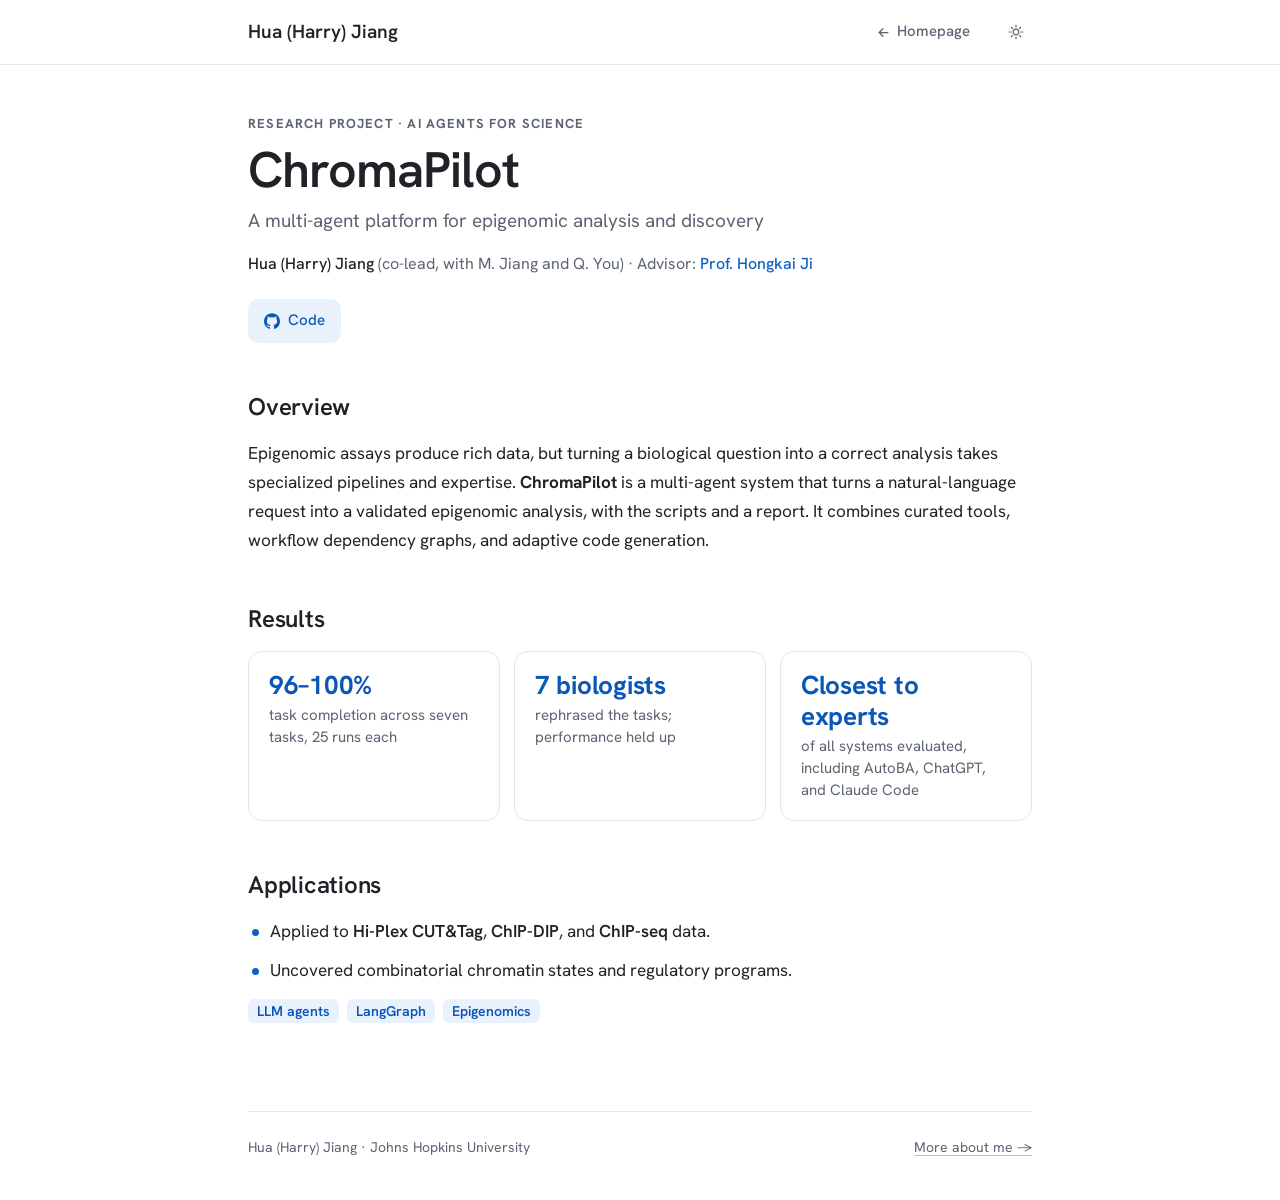
==== chromapilot/index.html @ 241a4b74 "Add unlisted project pages for SampleDisco, RESONATE, ChromaPilot Stable URLs for CV links; noindex " ====
<!DOCTYPE html>
<html lang="en">
<head>
<meta charset="UTF-8" />
<meta name="viewport" content="width=device-width, initial-scale=1.0" />
<title>ChromaPilot | Hua (Harry) Jiang</title>
<meta name="description" content="ChromaPilot turns natural-language requests into validated epigenomic analyses, scripts, and reports." />
<!-- Unlisted project page: reachable by link (e.g. from the CV), kept out of search results.
     When the paper or preprint is out, replace this file with a redirect page pointing to it; keep this URL alive. -->
<meta name="robots" content="noindex" />
<link rel="canonical" href="https://j041120h.github.io/chromapilot/" />
<meta property="og:type" content="website" />
<meta property="og:title" content="ChromaPilot: A multi-agent platform for epigenomic analysis and discovery" />
<meta property="og:description" content="ChromaPilot turns natural-language requests into validated epigenomic analyses, scripts, and reports." />
<meta property="og:url" content="https://j041120h.github.io/chromapilot/" />
<meta property="og:image" content="https://j041120h.github.io/assets/profile.jpg" />
<link rel="icon" href="data:image/svg+xml,%3Csvg xmlns='http://www.w3.org/2000/svg' viewBox='0 0 100 100'%3E%3Crect width='100' height='100' rx='20' fill='%230a4a7a'/%3E%3Ctext x='50' y='67' font-family='Helvetica,Arial,sans-serif' font-size='42' font-weight='600' fill='%23ffffff' text-anchor='middle'%3EHJ%3C/text%3E%3C/svg%3E" />
<script>
(function(){var t='light';try{var s=localStorage.getItem('theme');t=s||(window.matchMedia&&matchMedia('(prefers-color-scheme: dark)').matches?'dark':'light');}catch(e){}
document.documentElement.setAttribute('data-theme',t);})();
</script>
<link rel="preconnect" href="https://fonts.googleapis.com">
<link rel="preconnect" href="https://fonts.gstatic.com" crossorigin>
<link href="https://fonts.googleapis.com/css2?family=Hanken+Grotesk:wght@400;500;600;700&display=swap" rel="stylesheet">
<link rel="stylesheet" href="/assets/project.css?v=1">
</head>
<body>
<header class="topbar"><div class="bar">
  <a class="brand" href="/">Hua (Harry) Jiang</a>
  <a class="home-link" href="/"><svg viewBox="0 0 24 24" fill="none" stroke="currentColor" stroke-width="2" stroke-linecap="round" stroke-linejoin="round" aria-hidden="true"><path d="M19 12H5M11 6l-6 6 6 6"/></svg>Homepage</a>
  <button class="theme-btn" id="theme" type="button" aria-label="Toggle color theme" aria-pressed="false"><svg class="icon-sun" viewBox="0 0 24 24" fill="none" stroke="currentColor" stroke-width="1.8" stroke-linecap="round" aria-hidden="true"><circle cx="12" cy="12" r="4.2"/><path d="M12 2v2.4M12 19.6V22M2 12h2.4M19.6 12H22M4.9 4.9l1.7 1.7M17.4 17.4l1.7 1.7M19.1 4.9l-1.7 1.7M6.6 17.4l-1.7 1.7"/></svg><svg class="icon-moon" viewBox="0 0 24 24" fill="none" stroke="currentColor" stroke-width="1.8" stroke-linejoin="round" aria-hidden="true"><path d="M20 14.4A8 8 0 0 1 9.6 4 7 7 0 1 0 20 14.4Z"/></svg></button>
</div></header>

<main>
  <div class="eyebrow">Research project · AI agents for science</div>
  <h1>ChromaPilot</h1>
  <p class="subtitle">A multi-agent platform for epigenomic analysis and discovery</p>
  <p class="people"><strong><a href="/" style="color:inherit">Hua (Harry) Jiang</a></strong> (co-lead, with M. Jiang and Q. You) · Advisor: <a href="https://publichealth.jhu.edu/faculty/1943/hongkai-ji" target="_blank" rel="noopener noreferrer">Prof. Hongkai Ji</a></p>
  <nav class="links" aria-label="Project links"><a class="primary" href="https://github.com/J041120h/ChromaPilot" target="_blank" rel="noopener noreferrer"><svg viewBox="0 0 24 24" fill="currentColor" aria-hidden="true"><path d="M12 .5C5.37.5 0 5.87 0 12.5c0 5.3 3.44 9.8 8.2 11.39.6.11.82-.26.82-.58v-2.03c-3.34.73-4.04-1.61-4.04-1.61-.55-1.39-1.34-1.76-1.34-1.76-1.09-.75.08-.73.08-.73 1.2.08 1.84 1.24 1.84 1.24 1.07 1.83 2.81 1.3 3.5.99.11-.78.42-1.3.76-1.6-2.67-.3-5.47-1.34-5.47-5.96 0-1.32.47-2.39 1.24-3.23-.12-.31-.54-1.53.12-3.18 0 0 1.01-.32 3.3 1.23a11.5 11.5 0 0 1 6 0c2.29-1.55 3.3-1.23 3.3-1.23.66 1.65.24 2.87.12 3.18.77.84 1.24 1.91 1.24 3.23 0 4.63-2.81 5.65-5.49 5.95.43.37.82 1.1.82 2.22v3.29c0 .32.21.7.83.58A12 12 0 0 0 24 12.5C24 5.87 18.63.5 12 .5z"/></svg>Code</a></nav>

  <section>
    <h2>Overview</h2>
    <p>Epigenomic assays produce rich data, but turning a biological question into a correct analysis takes specialized pipelines and expertise. <strong>ChromaPilot</strong> is a multi-agent system that turns a natural-language request into a validated epigenomic analysis, with the scripts and a report. It combines curated tools, workflow dependency graphs, and adaptive code generation.</p>
  </section>
  <section>
    <h2>Results</h2>
    <div class="stats"><div class="stat"><div class="stat-v">96–100%</div><div class="stat-k">task completion across seven tasks, 25 runs each</div></div><div class="stat"><div class="stat-v">7 biologists</div><div class="stat-k">rephrased the tasks; performance held up</div></div><div class="stat"><div class="stat-v">Closest to experts</div><div class="stat-k">of all systems evaluated, including AutoBA, ChatGPT, and Claude Code</div></div></div>
  </section>
  <section>
    <h2>Applications</h2>
    <ul class="points"><li>Applied to <strong>Hi-Plex CUT&amp;Tag</strong>, <strong>ChIP-DIP</strong>, and <strong>ChIP-seq</strong> data.</li><li>Uncovered combinatorial chromatin states and regulatory programs.</li></ul>
    <div class="tags"><span class="chip">LLM agents</span><span class="chip">LangGraph</span><span class="chip">Epigenomics</span></div>
  </section>
</main>

<footer><span>Hua (Harry) Jiang · Johns Hopkins University</span><a href="/">More about me →</a></footer>

<script>
(function(){var root=document.documentElement,btn=document.getElementById('theme');
btn.setAttribute('aria-pressed',String(root.getAttribute('data-theme')==='dark'));
btn.addEventListener('click',function(){var n=root.getAttribute('data-theme')==='dark'?'light':'dark';root.setAttribute('data-theme',n);btn.setAttribute('aria-pressed',String(n==='dark'));try{localStorage.setItem('theme',n);}catch(e){}});})();
</script>
</body>
</html>
---- assets/project.css ----
/* Shared styles for the per-project pages (/sampledisco/, /resonate/, /chromapilot/).
   Tokens match the homepage so the pages read as one site. */
:root{
  --bg:#fff;--bg-soft:#f6f8fa;--ink:#1f2328;--soft:#5b6472;--line:#e3e7ec;
  --accent:#0f62c4;--tint:#e9f1fc;--tint-ink:#0b57b8;--underline:rgba(15,98,196,.35);
  --sans:"Hanken Grotesk","Helvetica Neue",Arial,sans-serif;
  --wrap:880px;--pad:clamp(20px,4vw,48px);--navh:64px;
}
:root[data-theme="dark"]{
  --bg:#0d1117;--bg-soft:#151b23;--ink:#e6edf3;--soft:#9aa6b4;--line:#2a313c;
  --accent:#7cb3e8;--tint:#152534;--tint-ink:#a9cdf0;--underline:rgba(124,179,232,.4);
}
*,*::before,*::after{box-sizing:border-box;margin:0;padding:0}
html{-webkit-text-size-adjust:100%}
body{background:var(--bg);color:var(--ink);font-family:var(--sans);font-size:clamp(17px,.25vw + 14px,18px);line-height:1.68;-webkit-font-smoothing:antialiased;overflow-x:hidden}
a{color:inherit;text-decoration:underline;text-decoration-color:var(--underline);text-decoration-thickness:1px;text-underline-offset:3px;transition:color .15s,text-decoration-color .15s}
a:hover{color:var(--accent);text-decoration-color:var(--accent)}
:focus-visible{outline:2px solid var(--accent);outline-offset:3px;border-radius:3px}

.topbar{position:sticky;top:0;z-index:50;background:var(--bg);background:color-mix(in srgb,var(--bg) 90%,transparent);-webkit-backdrop-filter:saturate(150%) blur(10px);backdrop-filter:saturate(150%) blur(10px);border-bottom:1px solid var(--line)}
.bar{max-width:var(--wrap);margin:0 auto;height:var(--navh);padding:0 var(--pad);display:flex;align-items:center;gap:1rem}
.brand{font-weight:600;font-size:19px;text-decoration:none}.brand:hover{color:inherit}
.home-link{margin-left:auto;font-size:15px;font-weight:500;color:var(--soft);text-decoration:none;display:inline-flex;align-items:center;gap:6px}
.home-link:hover{color:var(--ink)}.home-link svg{width:15px;height:15px}
.theme-btn{margin-left:14px;width:32px;height:32px;flex:none;border:0;background:transparent;color:var(--soft);cursor:pointer;display:grid;place-items:center;border-radius:8px}
.theme-btn:hover{color:var(--accent);background:var(--bg-soft)}.theme-btn svg{width:16px;height:16px;display:block}
:root[data-theme="dark"] .icon-sun{display:none}:root:not([data-theme="dark"]) .icon-moon{display:none}

main{max-width:var(--wrap);margin:0 auto;padding:48px var(--pad) 0}
.eyebrow{font-size:.76em;font-weight:700;letter-spacing:.09em;text-transform:uppercase;color:var(--soft)}
h1{font-size:clamp(38px,4vw,50px);font-weight:600;line-height:1.08;letter-spacing:-.02em;margin:8px 0 10px}
.subtitle{font-size:clamp(19px,1.4vw,22px);line-height:1.45;color:var(--soft);text-wrap:pretty;max-width:36em}
.people{margin-top:16px;font-size:16px;color:var(--soft)}.people strong{color:var(--ink);font-weight:600}
.people a{color:var(--accent);font-weight:500;text-decoration-color:transparent}.people a:hover{text-decoration-color:var(--accent)}

.links{display:flex;flex-wrap:wrap;gap:10px;margin-top:22px}
.links a{display:inline-flex;align-items:center;gap:8px;padding:8px 15px;border:1px solid var(--line);border-radius:10px;font-size:.88em;font-weight:500;color:var(--soft);text-decoration:none;transition:color .15s,border-color .15s,background .15s}
.links a:hover{color:var(--accent);border-color:var(--accent);background:var(--tint)}
.links a.primary{color:var(--tint-ink);background:var(--tint);border-color:transparent}
.links svg{width:16px;height:16px;display:block;flex:none}

section{margin-top:44px}
h2{font-size:24px;font-weight:600;letter-spacing:-.01em;margin-bottom:12px}
section p{text-wrap:pretty}section p + p{margin-top:12px}
.hl{color:var(--accent);font-weight:600}
ul.points{list-style:none;display:grid;gap:10px}
ul.points li{position:relative;padding-left:22px;text-wrap:pretty}
ul.points li::before{content:"";position:absolute;left:4px;top:.72em;width:7px;height:7px;border-radius:50%;background:var(--accent)}
ul.points strong{font-weight:600}

.stats{display:grid;grid-template-columns:repeat(auto-fit,minmax(min(100%,220px),1fr));gap:14px;margin:6px 0 4px}
.stat{padding:18px 20px;border:1px solid var(--line);border-radius:14px}
.stat-v{font-size:26px;font-weight:700;letter-spacing:-.01em;line-height:1.2;color:var(--tint-ink)}
.stat-k{font-size:15px;color:var(--soft);margin-top:4px;line-height:1.45}

.tags{display:flex;flex-wrap:wrap;gap:8px;margin-top:14px}
.chip{display:inline-block;padding:1px 9px;border-radius:6px;background:var(--tint);color:var(--tint-ink);font-weight:600;font-size:.82em;line-height:1.6}

footer{max-width:var(--wrap);margin:64px auto 0;padding:24px var(--pad) 40px;font-size:14px;color:var(--soft);display:flex;flex-wrap:wrap;justify-content:space-between;gap:6px 24px}
footer::before{content:"";flex-basis:100%;border-top:1px solid var(--line);margin-bottom:18px}
footer a{color:inherit}

@media (max-width:560px){body{font-size:16px}main{padding-top:32px}.brand{font-size:17px}}
@media print{.topbar{display:none}}
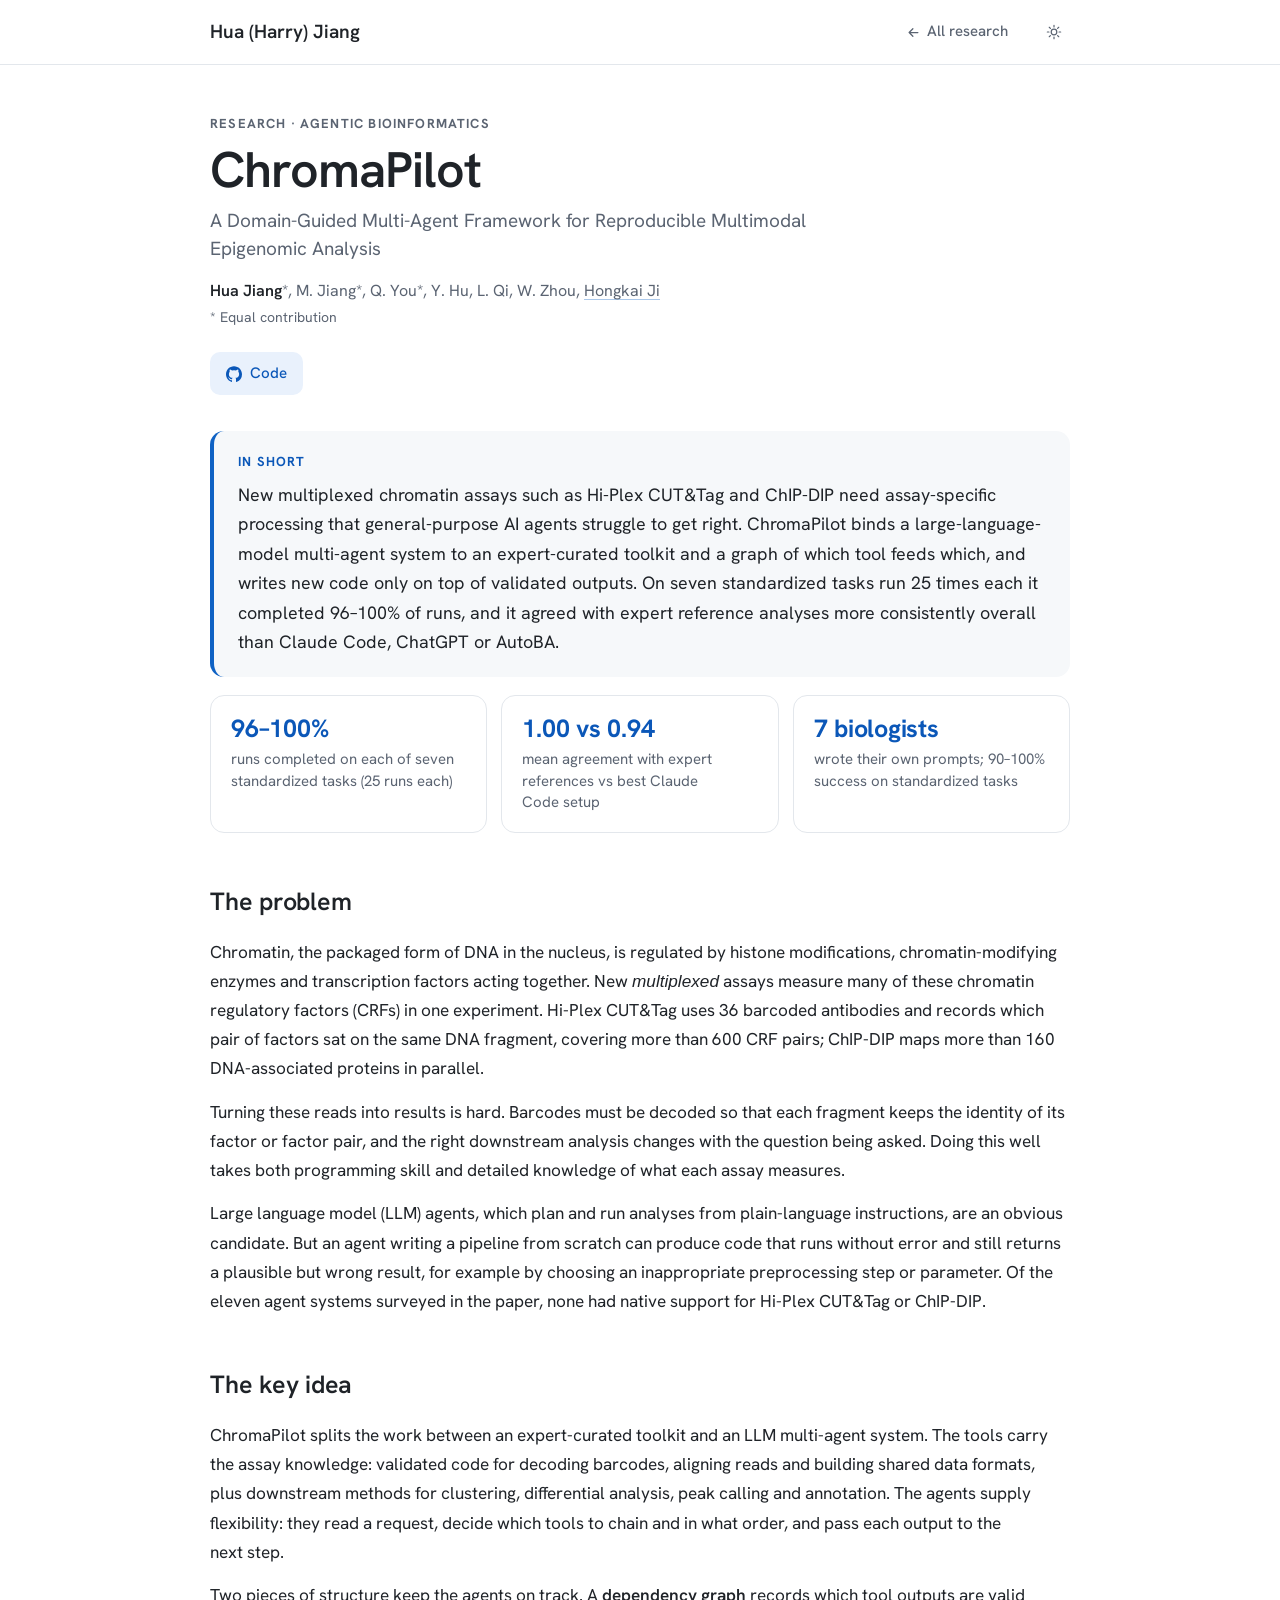
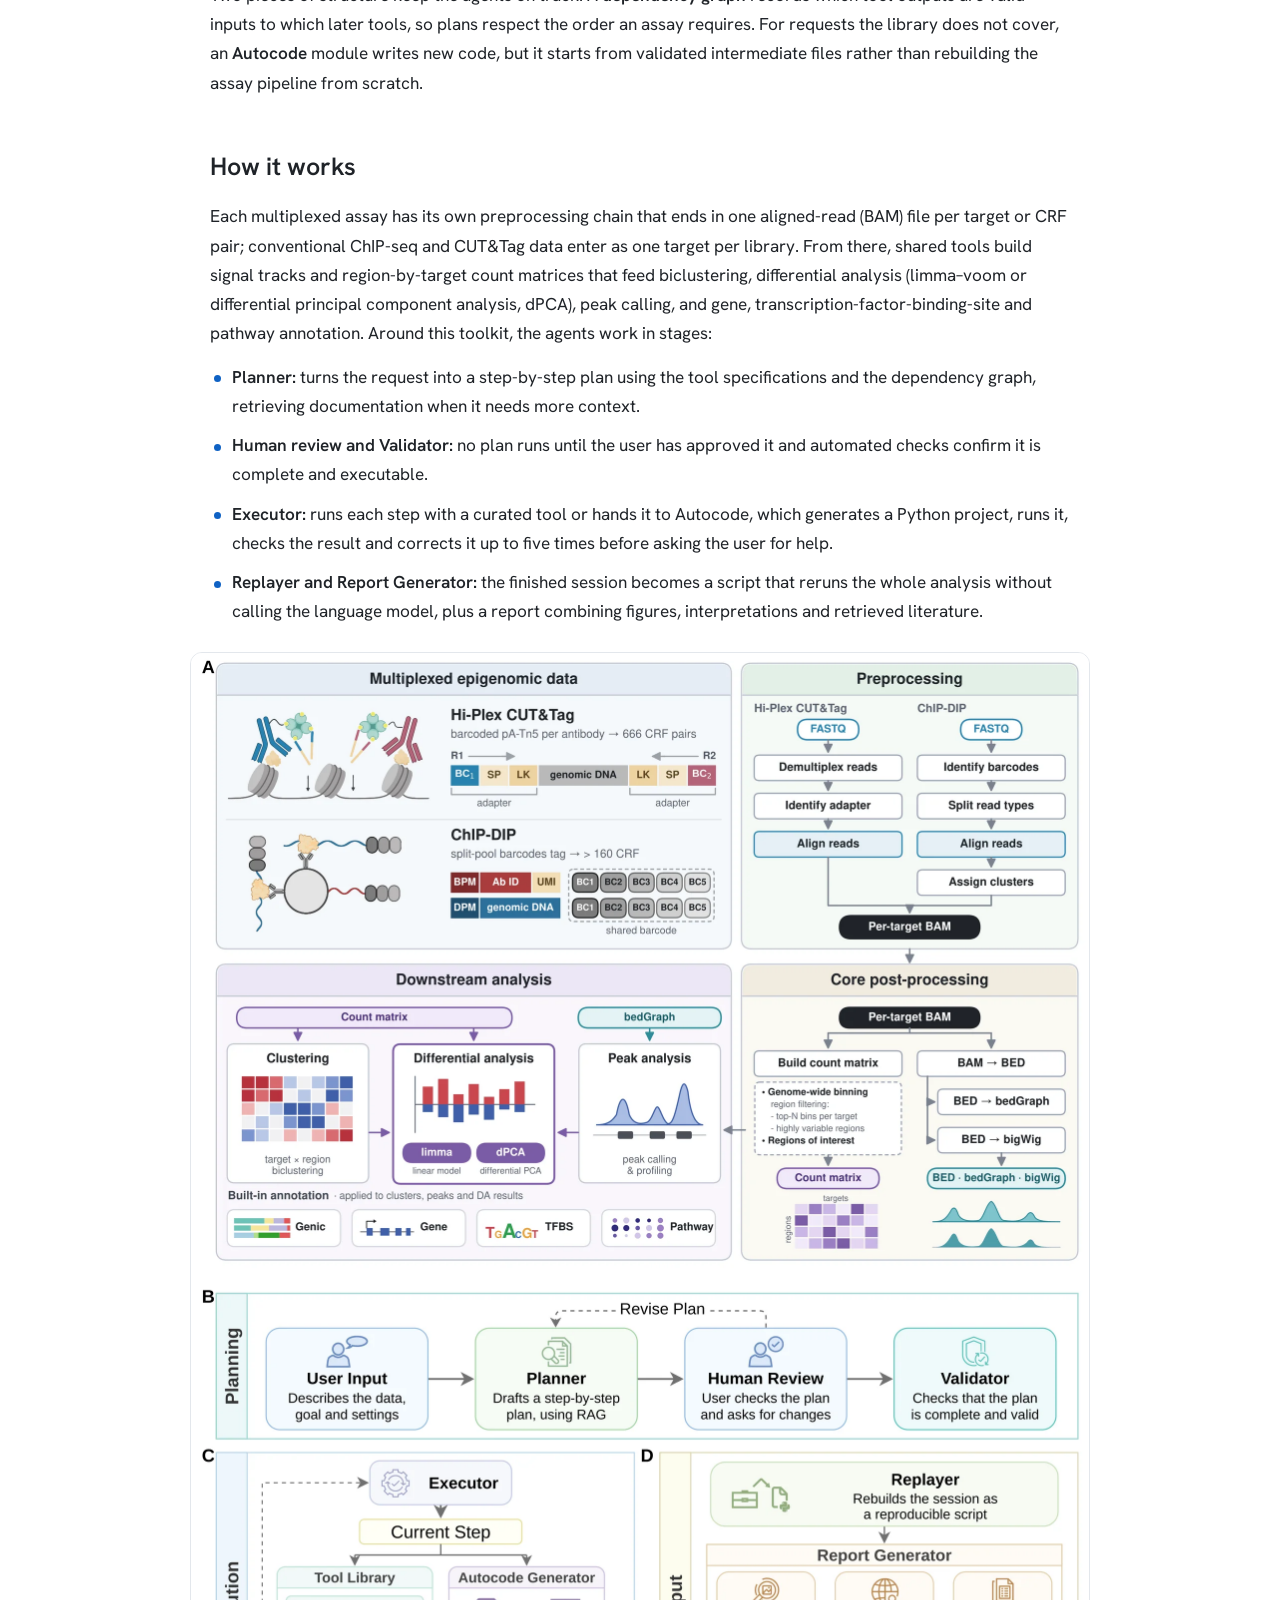
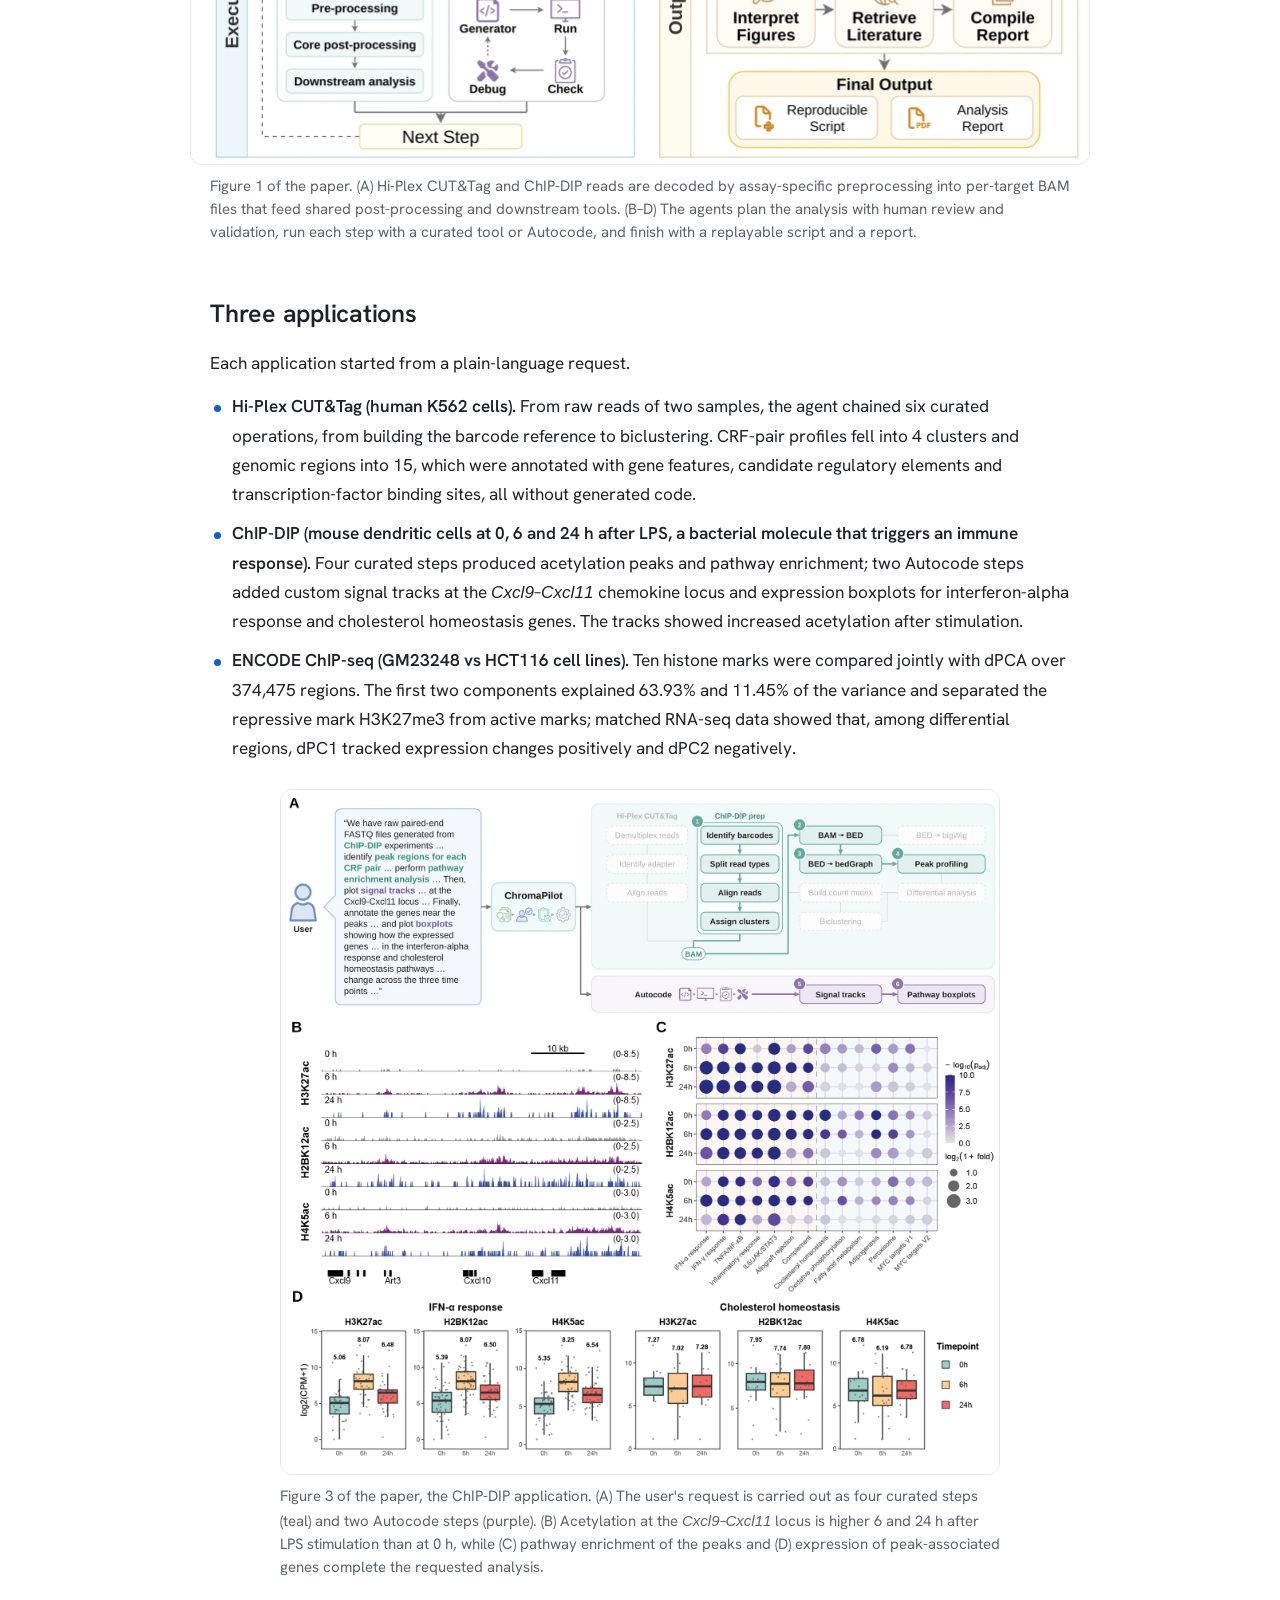
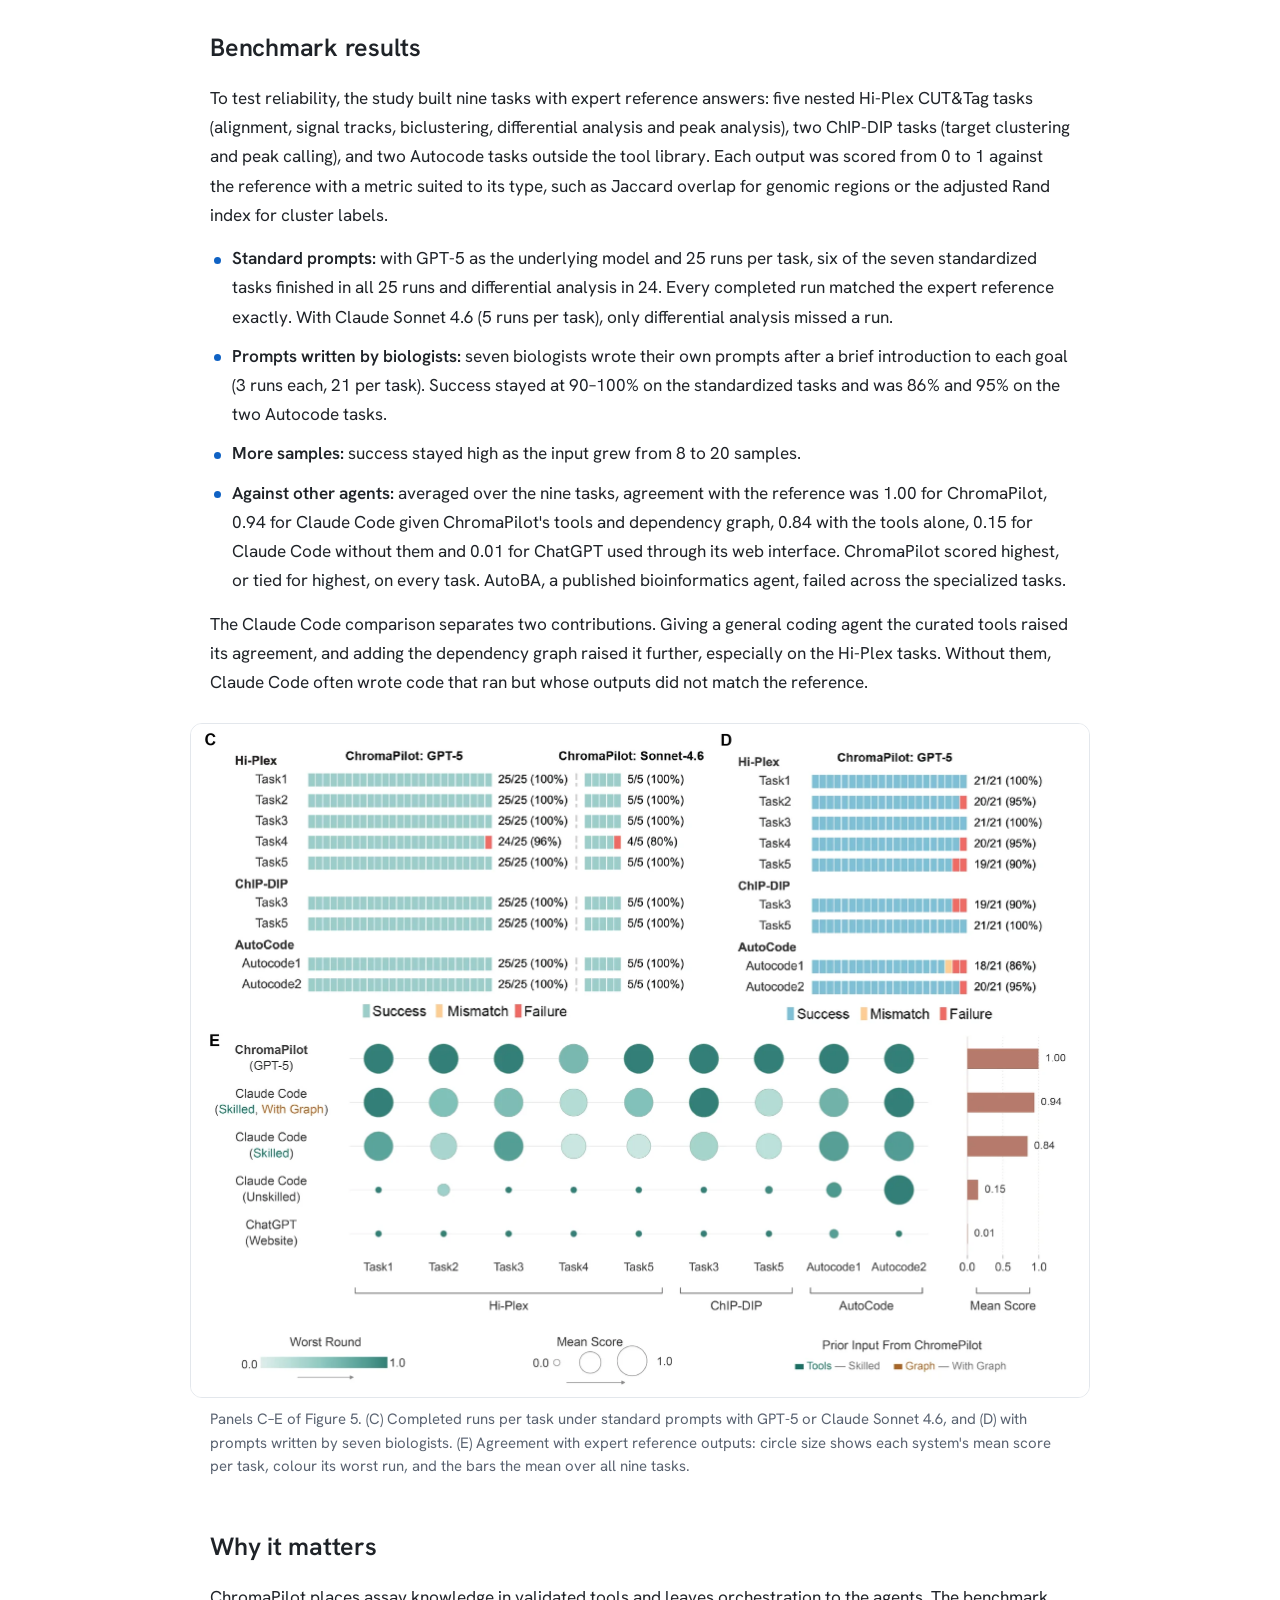
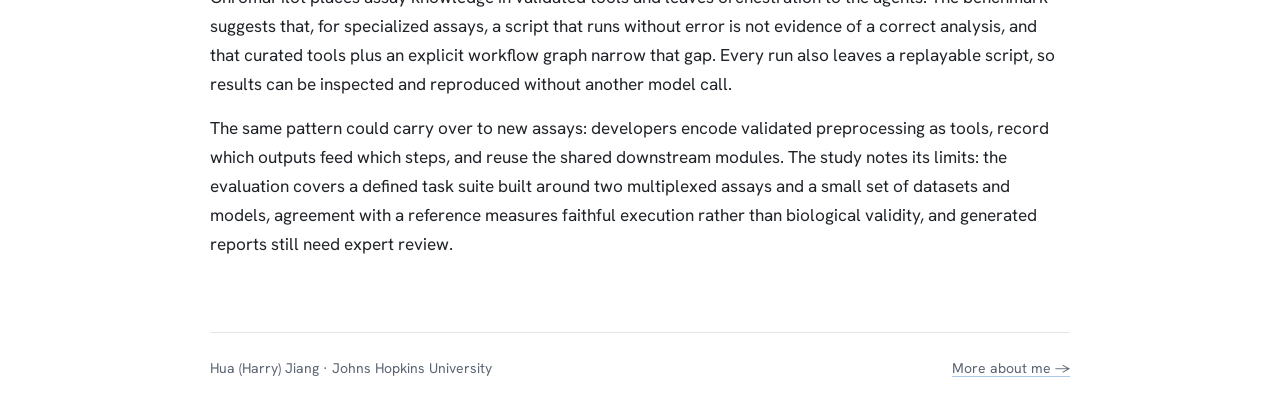
==== commit 770e5ffe: "Research explainer pages for all five papers; homepage Research section Pages for SampleDisco, RESON" ====
--- a/chromapilot/index.html
+++ b/chromapilot/index.html
@@ -4,16 +4,13 @@
 <meta charset="UTF-8" />
 <meta name="viewport" content="width=device-width, initial-scale=1.0" />
 <title>ChromaPilot | Hua (Harry) Jiang</title>
-<meta name="description" content="ChromaPilot turns natural-language requests into validated epigenomic analyses, scripts, and reports." />
-<!-- Unlisted project page: reachable by link (e.g. from the CV), kept out of search results.
-     When the paper or preprint is out, replace this file with a redirect page pointing to it; keep this URL alive. -->
+<meta name="description" content="A multi-agent system that turns plain-language requests into reproducible analyses of multiplexed chromatin data by routing work through expert-curated tools and their dependency graph. It completed 96–100% of runs on seven standardized tasks and agreed with expert analyses more consistently than general-purpose agents." />
 <meta name="robots" content="noindex" />
 <link rel="canonical" href="https://j041120h.github.io/chromapilot/" />
-<meta property="og:type" content="website" />
-<meta property="og:title" content="ChromaPilot: A multi-agent platform for epigenomic analysis and discovery" />
-<meta property="og:description" content="ChromaPilot turns natural-language requests into validated epigenomic analyses, scripts, and reports." />
+<meta property="og:type" content="article" />
+<meta property="og:title" content="ChromaPilot" />
+<meta property="og:description" content="A multi-agent system that turns plain-language requests into reproducible analyses of multiplexed chromatin data by routing work through expert-curated tools and their dependency graph. It completed 96–100% of runs on seven standardized tasks and agreed with expert analyses more consistently than general-purpose agents." />
 <meta property="og:url" content="https://j041120h.github.io/chromapilot/" />
-<meta property="og:image" content="https://j041120h.github.io/assets/profile.jpg" />
 <link rel="icon" href="data:image/svg+xml,%3Csvg xmlns='http://www.w3.org/2000/svg' viewBox='0 0 100 100'%3E%3Crect width='100' height='100' rx='20' fill='%230a4a7a'/%3E%3Ctext x='50' y='67' font-family='Helvetica,Arial,sans-serif' font-size='42' font-weight='600' fill='%23ffffff' text-anchor='middle'%3EHJ%3C/text%3E%3C/svg%3E" />
 <script>
 (function(){var t='light';try{var s=localStorage.getItem('theme');t=s||(window.matchMedia&&matchMedia('(prefers-color-scheme: dark)').matches?'dark':'light');}catch(e){}
@@ -22,43 +19,76 @@
 <link rel="preconnect" href="https://fonts.googleapis.com">
 <link rel="preconnect" href="https://fonts.gstatic.com" crossorigin>
 <link href="https://fonts.googleapis.com/css2?family=Hanken+Grotesk:wght@400;500;600;700&display=swap" rel="stylesheet">
-<link rel="stylesheet" href="/assets/project.css?v=1">
+<link rel="stylesheet" href="../assets/project.css?v=4">
 </head>
 <body>
 <header class="topbar"><div class="bar">
-  <a class="brand" href="/">Hua (Harry) Jiang</a>
-  <a class="home-link" href="/"><svg viewBox="0 0 24 24" fill="none" stroke="currentColor" stroke-width="2" stroke-linecap="round" stroke-linejoin="round" aria-hidden="true"><path d="M19 12H5M11 6l-6 6 6 6"/></svg>Homepage</a>
+  <a class="brand" href="../">Hua (Harry) Jiang</a>
+  <a class="home-link" href="../#research"><svg viewBox="0 0 24 24" fill="none" stroke="currentColor" stroke-width="2" stroke-linecap="round" stroke-linejoin="round" aria-hidden="true"><path d="M19 12H5M11 6l-6 6 6 6"/></svg>All research</a>
   <button class="theme-btn" id="theme" type="button" aria-label="Toggle color theme" aria-pressed="false"><svg class="icon-sun" viewBox="0 0 24 24" fill="none" stroke="currentColor" stroke-width="1.8" stroke-linecap="round" aria-hidden="true"><circle cx="12" cy="12" r="4.2"/><path d="M12 2v2.4M12 19.6V22M2 12h2.4M19.6 12H22M4.9 4.9l1.7 1.7M17.4 17.4l1.7 1.7M19.1 4.9l-1.7 1.7M6.6 17.4l-1.7 1.7"/></svg><svg class="icon-moon" viewBox="0 0 24 24" fill="none" stroke="currentColor" stroke-width="1.8" stroke-linejoin="round" aria-hidden="true"><path d="M20 14.4A8 8 0 0 1 9.6 4 7 7 0 1 0 20 14.4Z"/></svg></button>
 </div></header>
 
 <main>
-  <div class="eyebrow">Research project · AI agents for science</div>
+  <div class="eyebrow">Research · Agentic bioinformatics</div>
   <h1>ChromaPilot</h1>
-  <p class="subtitle">A multi-agent platform for epigenomic analysis and discovery</p>
-  <p class="people"><strong><a href="/" style="color:inherit">Hua (Harry) Jiang</a></strong> (co-lead, with M. Jiang and Q. You) · Advisor: <a href="https://publichealth.jhu.edu/faculty/1943/hongkai-ji" target="_blank" rel="noopener noreferrer">Prof. Hongkai Ji</a></p>
-  <nav class="links" aria-label="Project links"><a class="primary" href="https://github.com/J041120h/ChromaPilot" target="_blank" rel="noopener noreferrer"><svg viewBox="0 0 24 24" fill="currentColor" aria-hidden="true"><path d="M12 .5C5.37.5 0 5.87 0 12.5c0 5.3 3.44 9.8 8.2 11.39.6.11.82-.26.82-.58v-2.03c-3.34.73-4.04-1.61-4.04-1.61-.55-1.39-1.34-1.76-1.34-1.76-1.09-.75.08-.73.08-.73 1.2.08 1.84 1.24 1.84 1.24 1.07 1.83 2.81 1.3 3.5.99.11-.78.42-1.3.76-1.6-2.67-.3-5.47-1.34-5.47-5.96 0-1.32.47-2.39 1.24-3.23-.12-.31-.54-1.53.12-3.18 0 0 1.01-.32 3.3 1.23a11.5 11.5 0 0 1 6 0c2.29-1.55 3.3-1.23 3.3-1.23.66 1.65.24 2.87.12 3.18.77.84 1.24 1.91 1.24 3.23 0 4.63-2.81 5.65-5.49 5.95.43.37.82 1.1.82 2.22v3.29c0 .32.21.7.83.58A12 12 0 0 0 24 12.5C24 5.87 18.63.5 12 .5z"/></svg>Code</a></nav>
-
+  <p class="subtitle">A Domain-Guided Multi-Agent Framework for Reproducible Multimodal Epigenomic Analysis</p>
+  <p class="authors"><strong>Hua Jiang</strong>*, M. Jiang*, Q. You*, Y. Hu, L. Qi, W. Zhou, <a href="https://publichealth.jhu.edu/faculty/1943/hongkai-ji" target="_blank" rel="noopener noreferrer">Hongkai Ji</a></p>
+  <div class="author-notes">* Equal contribution</div>
+  <nav class="links" aria-label="Links"><a class="primary" href="https://github.com/J041120h/ChromaPilot" target="_blank" rel="noopener noreferrer"><svg viewBox="0 0 24 24" fill="currentColor" aria-hidden="true"><path d="M12 .5C5.37.5 0 5.87 0 12.5c0 5.3 3.44 9.8 8.2 11.39.6.11.82-.26.82-.58v-2.03c-3.34.73-4.04-1.61-4.04-1.61-.55-1.39-1.34-1.76-1.34-1.76-1.09-.75.08-.73.08-.73 1.2.08 1.84 1.24 1.84 1.24 1.07 1.83 2.81 1.3 3.5.99.11-.78.42-1.3.76-1.6-2.67-.3-5.47-1.34-5.47-5.96 0-1.32.47-2.39 1.24-3.23-.12-.31-.54-1.53.12-3.18 0 0 1.01-.32 3.3 1.23a11.5 11.5 0 0 1 6 0c2.29-1.55 3.3-1.23 3.3-1.23.66 1.65.24 2.87.12 3.18.77.84 1.24 1.91 1.24 3.23 0 4.63-2.81 5.65-5.49 5.95.43.37.82 1.1.82 2.22v3.29c0 .32.21.7.83.58A12 12 0 0 0 24 12.5C24 5.87 18.63.5 12 .5z"/></svg>Code</a></nav>
+  <div class="tldr"><div class="eyebrow">In short</div><p>New multiplexed chromatin assays such as Hi-Plex CUT&amp;Tag and ChIP-DIP need assay-specific processing that general-purpose AI agents struggle to get right. ChromaPilot binds a large-language-model multi-agent system to an expert-curated toolkit and a graph of which tool feeds which, and writes new code only on top of validated outputs. On seven standardized tasks run 25 times each it completed 96–100% of runs, and it agreed with expert reference analyses more consistently overall than Claude Code, ChatGPT or AutoBA.</p></div>
+  <div class="stats"><div class="stat"><div class="stat-v">96–100%</div><div class="stat-k">runs completed on each of seven standardized tasks (25 runs each)</div></div><div class="stat"><div class="stat-v">1.00 vs 0.94</div><div class="stat-k">mean agreement with expert references vs best Claude Code setup</div></div><div class="stat"><div class="stat-v">7 biologists</div><div class="stat-k">wrote their own prompts; 90–100% success on standardized tasks</div></div></div>
   <section>
-    <h2>Overview</h2>
-    <p>Epigenomic assays produce rich data, but turning a biological question into a correct analysis takes specialized pipelines and expertise. <strong>ChromaPilot</strong> is a multi-agent system that turns a natural-language request into a validated epigenomic analysis, with the scripts and a report. It combines curated tools, workflow dependency graphs, and adaptive code generation.</p>
+    <h2>The problem</h2>
+    <p>Chromatin, the packaged form of DNA in the nucleus, is regulated by histone modifications, chromatin-modifying enzymes and transcription factors acting together. New <em>multiplexed</em> assays measure many of these chromatin regulatory factors (CRFs) in one experiment. Hi-Plex CUT&amp;Tag uses 36 barcoded antibodies and records which pair of factors sat on the same DNA fragment, covering more than 600 CRF pairs; ChIP-DIP maps more than 160 DNA-associated proteins in parallel.</p>
+    <p>Turning these reads into results is hard. Barcodes must be decoded so that each fragment keeps the identity of its factor or factor pair, and the right downstream analysis changes with the question being asked. Doing this well takes both programming skill and detailed knowledge of what each assay measures.</p>
+    <p>Large language model (LLM) agents, which plan and run analyses from plain-language instructions, are an obvious candidate. But an agent writing a pipeline from scratch can produce code that runs without error and still returns a plausible but wrong result, for example by choosing an inappropriate preprocessing step or parameter. Of the eleven agent systems surveyed in the paper, none had native support for Hi-Plex CUT&amp;Tag or ChIP-DIP.</p>
   </section>
   <section>
-    <h2>Results</h2>
-    <div class="stats"><div class="stat"><div class="stat-v">96–100%</div><div class="stat-k">task completion across seven tasks, 25 runs each</div></div><div class="stat"><div class="stat-v">7 biologists</div><div class="stat-k">rephrased the tasks; performance held up</div></div><div class="stat"><div class="stat-v">Closest to experts</div><div class="stat-k">of all systems evaluated, including AutoBA, ChatGPT, and Claude Code</div></div></div>
+    <h2>The key idea</h2>
+    <p>ChromaPilot splits the work between an expert-curated toolkit and an LLM multi-agent system. The tools carry the assay knowledge: validated code for decoding barcodes, aligning reads and building shared data formats, plus downstream methods for clustering, differential analysis, peak calling and annotation. The agents supply flexibility: they read a request, decide which tools to chain and in what order, and pass each output to the next step.</p>
+    <p>Two pieces of structure keep the agents on track. A <strong>dependency graph</strong> records which tool outputs are valid inputs to which later tools, so plans respect the order an assay requires. For requests the library does not cover, an <strong>Autocode</strong> module writes new code, but it starts from validated intermediate files rather than rebuilding the assay pipeline from scratch.</p>
   </section>
   <section>
-    <h2>Applications</h2>
-    <ul class="points"><li>Applied to <strong>Hi-Plex CUT&amp;Tag</strong>, <strong>ChIP-DIP</strong>, and <strong>ChIP-seq</strong> data.</li><li>Uncovered combinatorial chromatin states and regulatory programs.</li></ul>
-    <div class="tags"><span class="chip">LLM agents</span><span class="chip">LangGraph</span><span class="chip">Epigenomics</span></div>
+    <h2>How it works</h2>
+    <p>Each multiplexed assay has its own preprocessing chain that ends in one aligned-read (BAM) file per target or CRF pair; conventional ChIP-seq and CUT&amp;Tag data enter as one target per library. From there, shared tools build signal tracks and region-by-target count matrices that feed biclustering, differential analysis (limma–voom or differential principal component analysis, dPCA), peak calling, and gene, transcription-factor-binding-site and pathway annotation. Around this toolkit, the agents work in stages:</p>
+    <ul class="points"><li><strong>Planner:</strong> turns the request into a step-by-step plan using the tool specifications and the dependency graph, retrieving documentation when it needs more context.</li><li><strong>Human review and Validator:</strong> no plan runs until the user has approved it and automated checks confirm it is complete and executable.</li><li><strong>Executor:</strong> runs each step with a curated tool or hands it to Autocode, which generates a Python project, runs it, checks the result and corrects it up to five times before asking the user for help.</li><li><strong>Replayer and Report Generator:</strong> the finished session becomes a script that reruns the whole analysis without calling the language model, plus a report combining figures, interpretations and retrieved literature.</li></ul>
+    <figure class="fig" style="--figw:900px"><a href="figs/overview.webp" target="_blank" rel="noopener noreferrer" title="Open full size"><img src="figs/overview.webp" width="1800" height="2226" alt="Four-panel schematic of ChromaPilot showing assay inputs and the tool library, the planning stage, the execution loop, and the output stage." loading="lazy"></a><figcaption>Figure 1 of the paper. (A) Hi-Plex CUT&amp;Tag and ChIP-DIP reads are decoded by assay-specific preprocessing into per-target BAM files that feed shared post-processing and downstream tools. (B–D) The agents plan the analysis with human review and validation, run each step with a curated tool or Autocode, and finish with a replayable script and a report.</figcaption></figure>
   </section>
+  <section>
+    <h2>Three applications</h2>
+    <p>Each application started from a plain-language request.</p>
+    <ul class="points"><li><strong>Hi-Plex CUT&amp;Tag (human K562 cells).</strong> From raw reads of two samples, the agent chained six curated operations, from building the barcode reference to biclustering. CRF-pair profiles fell into 4 clusters and genomic regions into 15, which were annotated with gene features, candidate regulatory elements and transcription-factor binding sites, all without generated code.</li><li><strong>ChIP-DIP (mouse dendritic cells at 0, 6 and 24 h after LPS, a bacterial molecule that triggers an immune response).</strong> Four curated steps produced acetylation peaks and pathway enrichment; two Autocode steps added custom signal tracks at the <em>Cxcl9</em>–<em>Cxcl11</em> chemokine locus and expression boxplots for interferon-alpha response and cholesterol homeostasis genes. The tracks showed increased acetylation after stimulation.</li><li><strong>ENCODE ChIP-seq (GM23248 vs HCT116 cell lines).</strong> Ten histone marks were compared jointly with dPCA over 374,475 regions. The first two components explained 63.93% and 11.45% of the variance and separated the repressive mark H3K27me3 from active marks; matched RNA-seq data showed that, among differential regions, dPC1 tracked expression changes positively and dPC2 negatively.</li></ul>
+    <figure class="fig" style="--figw:720px"><a href="figs/chipdip.webp" target="_blank" rel="noopener noreferrer" title="Open full size"><img src="figs/chipdip.webp" width="1800" height="1715" alt="Workflow diagram above genome signal tracks, a pathway-enrichment dot plot and boxplots of gene expression across three time points." loading="lazy"></a><figcaption>Figure 3 of the paper, the ChIP-DIP application. (A) The user's request is carried out as four curated steps (teal) and two Autocode steps (purple). (B) Acetylation at the <em>Cxcl9</em>–<em>Cxcl11</em> locus is higher 6 and 24 h after LPS stimulation than at 0 h, while (C) pathway enrichment of the peaks and (D) expression of peak-associated genes complete the requested analysis.</figcaption></figure>
+  </section>
+  <section>
+    <h2>Benchmark results</h2>
+    <p>To test reliability, the study built nine tasks with expert reference answers: five nested Hi-Plex CUT&amp;Tag tasks (alignment, signal tracks, biclustering, differential analysis and peak analysis), two ChIP-DIP tasks (target clustering and peak calling), and two Autocode tasks outside the tool library. Each output was scored from 0 to 1 against the reference with a metric suited to its type, such as Jaccard overlap for genomic regions or the adjusted Rand index for cluster labels.</p>
+    <ul class="points"><li><strong>Standard prompts:</strong> with GPT-5 as the underlying model and 25 runs per task, six of the seven standardized tasks finished in all 25 runs and differential analysis in 24. Every completed run matched the expert reference exactly. With Claude Sonnet 4.6 (5 runs per task), only differential analysis missed a run.</li><li><strong>Prompts written by biologists:</strong> seven biologists wrote their own prompts after a brief introduction to each goal (3 runs each, 21 per task). Success stayed at 90–100% on the standardized tasks and was 86% and 95% on the two Autocode tasks.</li><li><strong>More samples:</strong> success stayed high as the input grew from 8 to 20 samples.</li><li><strong>Against other agents:</strong> averaged over the nine tasks, agreement with the reference was 1.00 for ChromaPilot, 0.94 for Claude Code given ChromaPilot's tools and dependency graph, 0.84 with the tools alone, 0.15 for Claude Code without them and 0.01 for ChatGPT used through its web interface. ChromaPilot scored highest, or tied for highest, on every task. AutoBA, a published bioinformatics agent, failed across the specialized tasks.</li></ul>
+    <p>The Claude Code comparison separates two contributions. Giving a general coding agent the curated tools raised its agreement, and adding the dependency graph raised it further, especially on the Hi-Plex tasks. Without them, Claude Code often wrote code that ran but whose outputs did not match the reference.</p>
+    <figure class="fig" style="--figw:900px"><a href="figs/benchmark.webp" target="_blank" rel="noopener noreferrer" title="Open full size"><img src="figs/benchmark.webp" width="1800" height="1349" alt="Per-task success-rate strips for ChromaPilot and a dot matrix comparing its agreement with expert references against Claude Code variants and ChatGPT across nine tasks." loading="lazy"></a><figcaption>Panels C–E of Figure 5. (C) Completed runs per task under standard prompts with GPT-5 or Claude Sonnet 4.6, and (D) with prompts written by seven biologists. (E) Agreement with expert reference outputs: circle size shows each system's mean score per task, colour its worst run, and the bars the mean over all nine tasks.</figcaption></figure>
+  </section>
+  <section>
+    <h2>Why it matters</h2>
+    <p>ChromaPilot places assay knowledge in validated tools and leaves orchestration to the agents. The benchmark suggests that, for specialized assays, a script that runs without error is not evidence of a correct analysis, and that curated tools plus an explicit workflow graph narrow that gap. Every run also leaves a replayable script, so results can be inspected and reproduced without another model call.</p>
+    <p>The same pattern could carry over to new assays: developers encode validated preprocessing as tools, record which outputs feed which steps, and reuse the shared downstream modules. The study notes its limits: the evaluation covers a defined task suite built around two multiplexed assays and a small set of datasets and models, agreement with a reference measures faithful execution rather than biological validity, and generated reports still need expert review.</p>
+  </section>
+
 </main>
 
-<footer><span>Hua (Harry) Jiang · Johns Hopkins University</span><a href="/">More about me →</a></footer>
+<footer><span>Hua (Harry) Jiang · Johns Hopkins University</span><a href="../">More about me →</a></footer>
 
 <script>
-(function(){var root=document.documentElement,btn=document.getElementById('theme');
-btn.setAttribute('aria-pressed',String(root.getAttribute('data-theme')==='dark'));
-btn.addEventListener('click',function(){var n=root.getAttribute('data-theme')==='dark'?'light':'dark';root.setAttribute('data-theme',n);btn.setAttribute('aria-pressed',String(n==='dark'));try{localStorage.setItem('theme',n);}catch(e){}});})();
+(function(){
+  var root=document.documentElement,btn=document.getElementById('theme');
+  btn.setAttribute('aria-pressed',String(root.getAttribute('data-theme')==='dark'));
+  btn.addEventListener('click',function(){var n=root.getAttribute('data-theme')==='dark'?'light':'dark';root.setAttribute('data-theme',n);btn.setAttribute('aria-pressed',String(n==='dark'));try{localStorage.setItem('theme',n);}catch(e){}});
+  /* opened from disk: folder links need an explicit index.html */
+  if(location.protocol==='file:'){document.querySelectorAll('a[href]').forEach(function(a){var h=a.getAttribute('href');if(/^([a-z]+:|#|\/\/)/i.test(h))return;var i=h.indexOf('#'),p=i<0?h:h.slice(0,i),r=i<0?'':h.slice(i);if(/\/$/.test(p))a.setAttribute('href',p+'index.html'+r);});}
+  var am=document.getElementById('authorsMore');
+  if(am){am.addEventListener('click',function(){am.previousElementSibling.hidden=false;am.remove();});}
+  var cb=document.getElementById('copyBib');
+  if(cb&&navigator.clipboard){cb.addEventListener('click',function(){navigator.clipboard.writeText(document.getElementById('bibText').textContent).then(function(){cb.textContent='Copied!';setTimeout(function(){cb.textContent='Copy';},1500);});});}
+})();
 </script>
 </body>
 </html>
--- a/assets/project.css
+++ b/assets/project.css
@@ -1,64 +1,92 @@
-/* Shared styles for the per-project pages (/sampledisco/, /resonate/, /chromapilot/).
+/* Shared styles for the research pages (/sampledisco/, /resonate/, /chromapilot/, /ugt94e13/, /hackathon/).
    Tokens match the homepage so the pages read as one site. */
 :root{
   --bg:#fff;--bg-soft:#f6f8fa;--ink:#1f2328;--soft:#5b6472;--line:#e3e7ec;
   --accent:#0f62c4;--tint:#e9f1fc;--tint-ink:#0b57b8;--underline:rgba(15,98,196,.35);
   --sans:"Hanken Grotesk","Helvetica Neue",Arial,sans-serif;
-  --wrap:880px;--pad:clamp(20px,4vw,48px);--navh:64px;
+  --mono:ui-monospace,SFMono-Regular,Menlo,Consolas,monospace;
+  --wrap:860px;--pad:clamp(20px,4vw,48px);--navh:64px;
 }
 :root[data-theme="dark"]{
   --bg:#0d1117;--bg-soft:#151b23;--ink:#e6edf3;--soft:#9aa6b4;--line:#2a313c;
   --accent:#7cb3e8;--tint:#152534;--tint-ink:#a9cdf0;--underline:rgba(124,179,232,.4);
 }
 *,*::before,*::after{box-sizing:border-box;margin:0;padding:0}
-html{-webkit-text-size-adjust:100%}
-body{background:var(--bg);color:var(--ink);font-family:var(--sans);font-size:clamp(17px,.25vw + 14px,18px);line-height:1.68;-webkit-font-smoothing:antialiased;overflow-x:hidden}
+html{-webkit-text-size-adjust:100%;scroll-behavior:smooth;scroll-padding-top:calc(var(--navh) + 16px)}
+body{background:var(--bg);color:var(--ink);font-family:var(--sans);font-size:clamp(17px,.25vw + 14px,18px);line-height:1.7;-webkit-font-smoothing:antialiased;overflow-x:hidden}
 a{color:inherit;text-decoration:underline;text-decoration-color:var(--underline);text-decoration-thickness:1px;text-underline-offset:3px;transition:color .15s,text-decoration-color .15s}
 a:hover{color:var(--accent);text-decoration-color:var(--accent)}
 :focus-visible{outline:2px solid var(--accent);outline-offset:3px;border-radius:3px}
+@media (prefers-reduced-motion:reduce){html{scroll-behavior:auto}}
 
+/* top bar */
 .topbar{position:sticky;top:0;z-index:50;background:var(--bg);background:color-mix(in srgb,var(--bg) 90%,transparent);-webkit-backdrop-filter:saturate(150%) blur(10px);backdrop-filter:saturate(150%) blur(10px);border-bottom:1px solid var(--line)}
-.bar{max-width:var(--wrap);margin:0 auto;height:var(--navh);padding:0 var(--pad);display:flex;align-items:center;gap:1rem}
-.brand{font-weight:600;font-size:19px;text-decoration:none}.brand:hover{color:inherit}
-.home-link{margin-left:auto;font-size:15px;font-weight:500;color:var(--soft);text-decoration:none;display:inline-flex;align-items:center;gap:6px}
+.bar{max-width:calc(var(--wrap) + 2*var(--pad));margin:0 auto;height:var(--navh);padding:0 var(--pad);display:flex;align-items:center;gap:1rem}
+.brand{font-weight:600;font-size:19px;text-decoration:none;white-space:nowrap}.brand:hover{color:inherit}
+.home-link{margin-left:auto;font-size:15px;font-weight:500;color:var(--soft);text-decoration:none;display:inline-flex;align-items:center;gap:6px;white-space:nowrap}
 .home-link:hover{color:var(--ink)}.home-link svg{width:15px;height:15px}
 .theme-btn{margin-left:14px;width:32px;height:32px;flex:none;border:0;background:transparent;color:var(--soft);cursor:pointer;display:grid;place-items:center;border-radius:8px}
 .theme-btn:hover{color:var(--accent);background:var(--bg-soft)}.theme-btn svg{width:16px;height:16px;display:block}
 :root[data-theme="dark"] .icon-sun{display:none}:root:not([data-theme="dark"]) .icon-moon{display:none}
 
-main{max-width:var(--wrap);margin:0 auto;padding:48px var(--pad) 0}
+/* header */
+main{max-width:calc(var(--wrap) + 2*var(--pad));margin:0 auto;padding:48px var(--pad) 0}
 .eyebrow{font-size:.76em;font-weight:700;letter-spacing:.09em;text-transform:uppercase;color:var(--soft)}
-h1{font-size:clamp(38px,4vw,50px);font-weight:600;line-height:1.08;letter-spacing:-.02em;margin:8px 0 10px}
-.subtitle{font-size:clamp(19px,1.4vw,22px);line-height:1.45;color:var(--soft);text-wrap:pretty;max-width:36em}
-.people{margin-top:16px;font-size:16px;color:var(--soft)}.people strong{color:var(--ink);font-weight:600}
-.people a{color:var(--accent);font-weight:500;text-decoration-color:transparent}.people a:hover{text-decoration-color:var(--accent)}
+h1{font-size:clamp(36px,4vw,50px);font-weight:600;line-height:1.08;letter-spacing:-.02em;margin:8px 0 10px;text-wrap:balance}
+h1.long{font-size:clamp(27px,2.6vw,34px);line-height:1.25;letter-spacing:-.012em}
+.subtitle{font-size:clamp(19px,1.4vw,22px);line-height:1.45;color:var(--soft);text-wrap:pretty;max-width:38em}
+.authors{margin-top:16px;font-size:16px;line-height:1.6;color:var(--soft)}
+.authors strong{color:var(--ink);font-weight:600}
+.authors a{color:inherit;text-decoration-color:var(--underline)}
+.authors-more{font:inherit;color:var(--accent);font-weight:500;background:none;border:0;padding:0;cursor:pointer;text-decoration:underline dotted;text-underline-offset:3px}
+.author-notes{font-size:14px;color:var(--soft);margin-top:2px}
+.venue{margin-top:10px}
+.chip{display:inline-block;padding:1px 9px;border-radius:6px;background:var(--tint);color:var(--tint-ink);font-weight:600;font-size:.84em;line-height:1.6}
 
+/* link buttons */
 .links{display:flex;flex-wrap:wrap;gap:10px;margin-top:22px}
 .links a{display:inline-flex;align-items:center;gap:8px;padding:8px 15px;border:1px solid var(--line);border-radius:10px;font-size:.88em;font-weight:500;color:var(--soft);text-decoration:none;transition:color .15s,border-color .15s,background .15s}
 .links a:hover{color:var(--accent);border-color:var(--accent);background:var(--tint)}
 .links a.primary{color:var(--tint-ink);background:var(--tint);border-color:transparent}
+.links a.primary:hover{border-color:var(--accent)}
 .links svg{width:16px;height:16px;display:block;flex:none}
 
-section{margin-top:44px}
-h2{font-size:24px;font-weight:600;letter-spacing:-.01em;margin-bottom:12px}
-section p{text-wrap:pretty}section p + p{margin-top:12px}
-.hl{color:var(--accent);font-weight:600}
+/* in short + highlights */
+.tldr{margin-top:36px;padding:20px 24px;border-radius:14px;background:var(--bg-soft);border-left:4px solid var(--accent)}
+.tldr .eyebrow{margin-bottom:6px;color:var(--tint-ink)}
+.tldr p{font-size:1.04em;line-height:1.65;text-wrap:pretty}
+.stats{display:grid;grid-template-columns:repeat(auto-fit,minmax(min(100%,210px),1fr));gap:14px;margin-top:18px}
+.stat{padding:18px 20px;border:1px solid var(--line);border-radius:14px}
+.stat-v{font-size:25px;font-weight:700;letter-spacing:-.01em;line-height:1.2;color:var(--tint-ink)}
+.stat-k{font-size:15px;color:var(--soft);margin-top:5px;line-height:1.45;text-wrap:pretty}
+
+/* body */
+section{margin-top:48px}
+h2{font-size:25px;font-weight:600;letter-spacing:-.01em;margin-bottom:12px}
+section > p{text-wrap:pretty}
+section > * + *{margin-top:14px}
 ul.points{list-style:none;display:grid;gap:10px}
 ul.points li{position:relative;padding-left:22px;text-wrap:pretty}
-ul.points li::before{content:"";position:absolute;left:4px;top:.72em;width:7px;height:7px;border-radius:50%;background:var(--accent)}
-ul.points strong{font-weight:600}
+ul.points li::before{content:"";position:absolute;left:4px;top:.74em;width:7px;height:7px;border-radius:50%;background:var(--accent)}
+strong{font-weight:600}
 
-.stats{display:grid;grid-template-columns:repeat(auto-fit,minmax(min(100%,220px),1fr));gap:14px;margin:6px 0 4px}
-.stat{padding:18px 20px;border:1px solid var(--line);border-radius:14px}
-.stat-v{font-size:26px;font-weight:700;letter-spacing:-.01em;line-height:1.2;color:var(--tint-ink)}
-.stat-k{font-size:15px;color:var(--soft);margin-top:4px;line-height:1.45}
+/* figures: allowed to be wider than the text column on large screens */
+.fig{width:min(var(--figw,1080px),calc(100vw - 2*var(--pad)));margin:26px 0 8px 50%;transform:translateX(-50%)}
+section > .fig{margin-top:26px}
+.fig a{display:block;border-radius:12px;overflow:hidden;border:1px solid var(--line);background:#fff;cursor:zoom-in}
+.fig img{display:block;width:100%;height:auto}
+.fig figcaption{max-width:var(--wrap);margin:10px auto 0;font-size:15px;line-height:1.55;color:var(--soft);text-wrap:pretty}
+.fig figcaption b{color:var(--ink);font-weight:600}
 
-.tags{display:flex;flex-wrap:wrap;gap:8px;margin-top:14px}
-.chip{display:inline-block;padding:1px 9px;border-radius:6px;background:var(--tint);color:var(--tint-ink);font-weight:600;font-size:.82em;line-height:1.6}
+/* citation */
+.bib{position:relative;margin-top:12px}
+.bib pre{font-family:var(--mono);font-size:13px;line-height:1.55;background:var(--bg-soft);border:1px solid var(--line);border-radius:12px;padding:44px 18px 16px;overflow-x:auto;white-space:pre}
+.copy-btn{position:absolute;top:10px;right:10px;font:inherit;font-size:13px;font-weight:500;color:var(--soft);background:var(--bg);border:1px solid var(--line);border-radius:8px;padding:3px 10px;cursor:pointer}
+.copy-btn:hover{color:var(--accent);border-color:var(--accent)}
 
-footer{max-width:var(--wrap);margin:64px auto 0;padding:24px var(--pad) 40px;font-size:14px;color:var(--soft);display:flex;flex-wrap:wrap;justify-content:space-between;gap:6px 24px}
+footer{max-width:calc(var(--wrap) + 2*var(--pad));margin:72px auto 0;padding:0 var(--pad) 40px;font-size:14px;color:var(--soft);display:flex;flex-wrap:wrap;justify-content:space-between;gap:6px 24px}
 footer::before{content:"";flex-basis:100%;border-top:1px solid var(--line);margin-bottom:18px}
 footer a{color:inherit}
 
-@media (max-width:560px){body{font-size:16px}main{padding-top:32px}.brand{font-size:17px}}
-@media print{.topbar{display:none}}
+@media (max-width:560px){body{font-size:16px}main{padding-top:32px}.brand{font-size:17px}.tldr{padding:16px 18px}.fig figcaption{font-size:14px}}
+@media print{.topbar,.copy-btn{display:none}.fig{width:100%;margin-left:0;transform:none}}
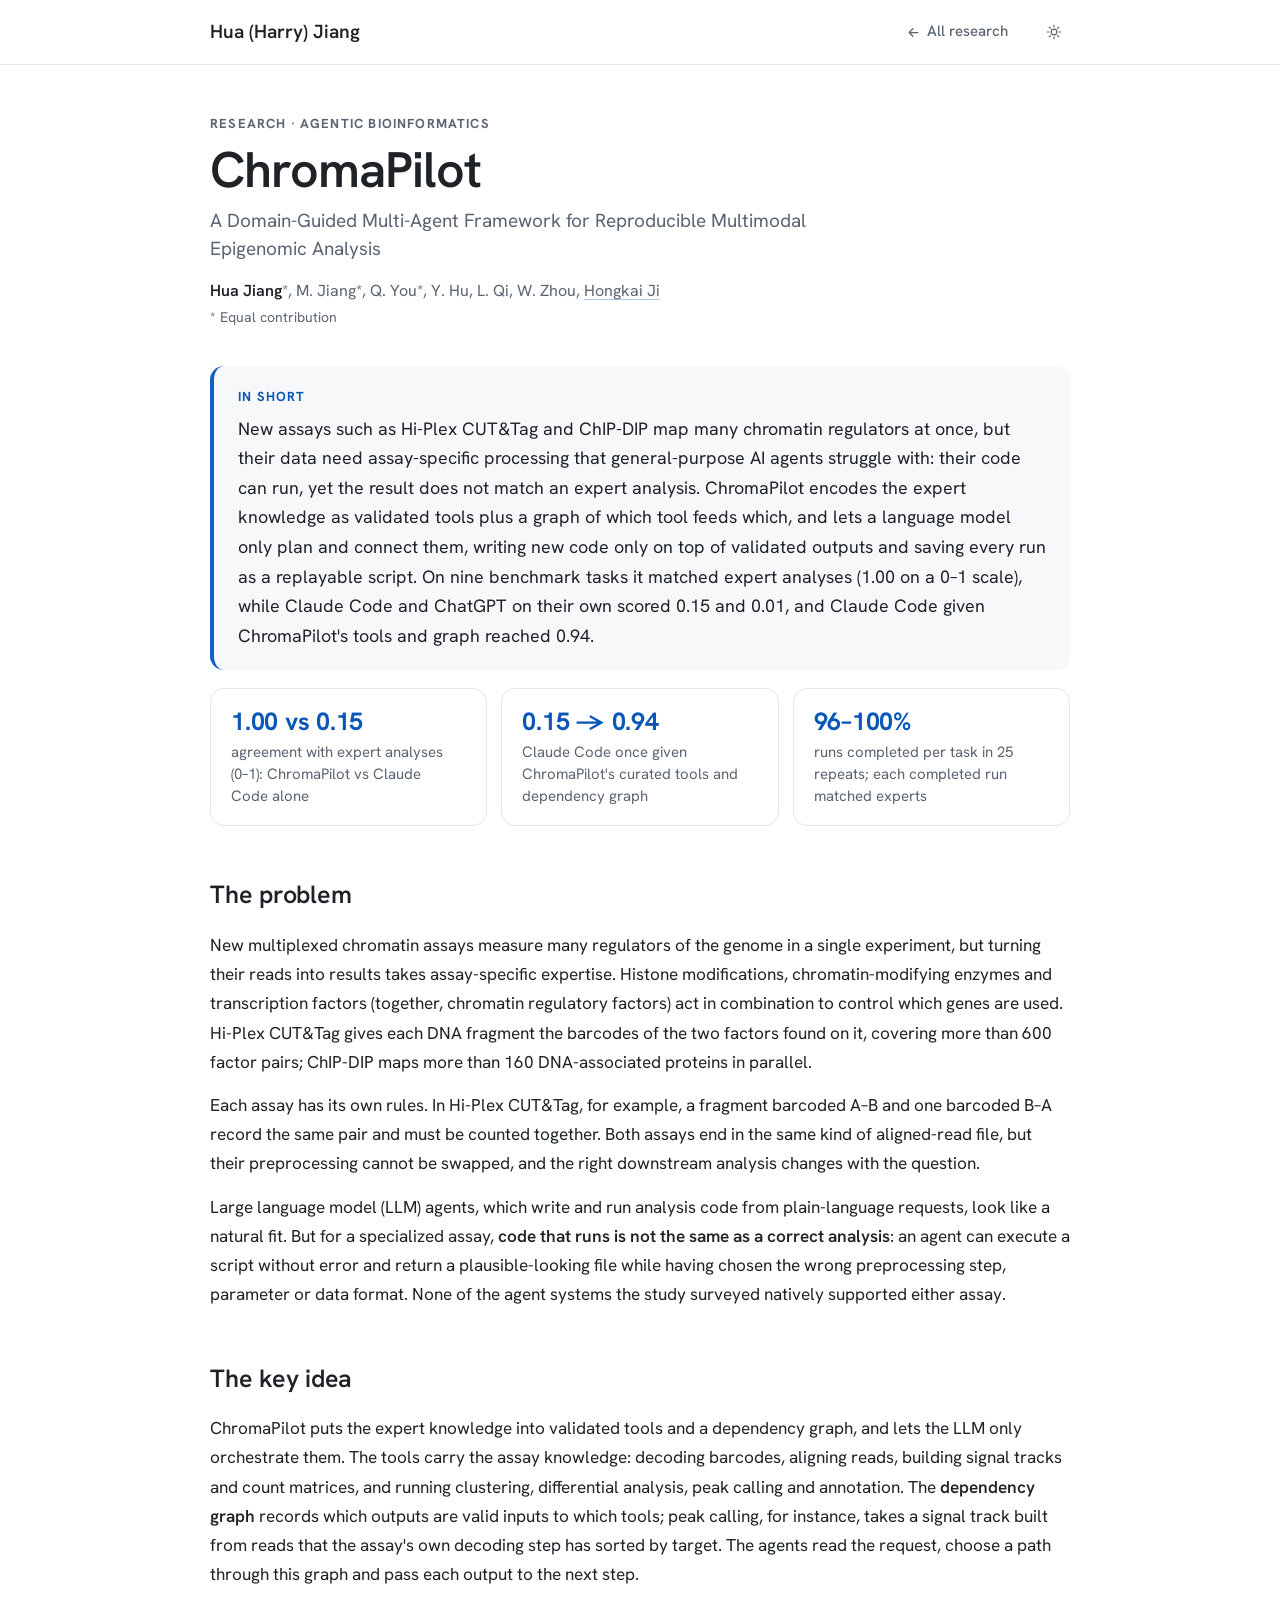
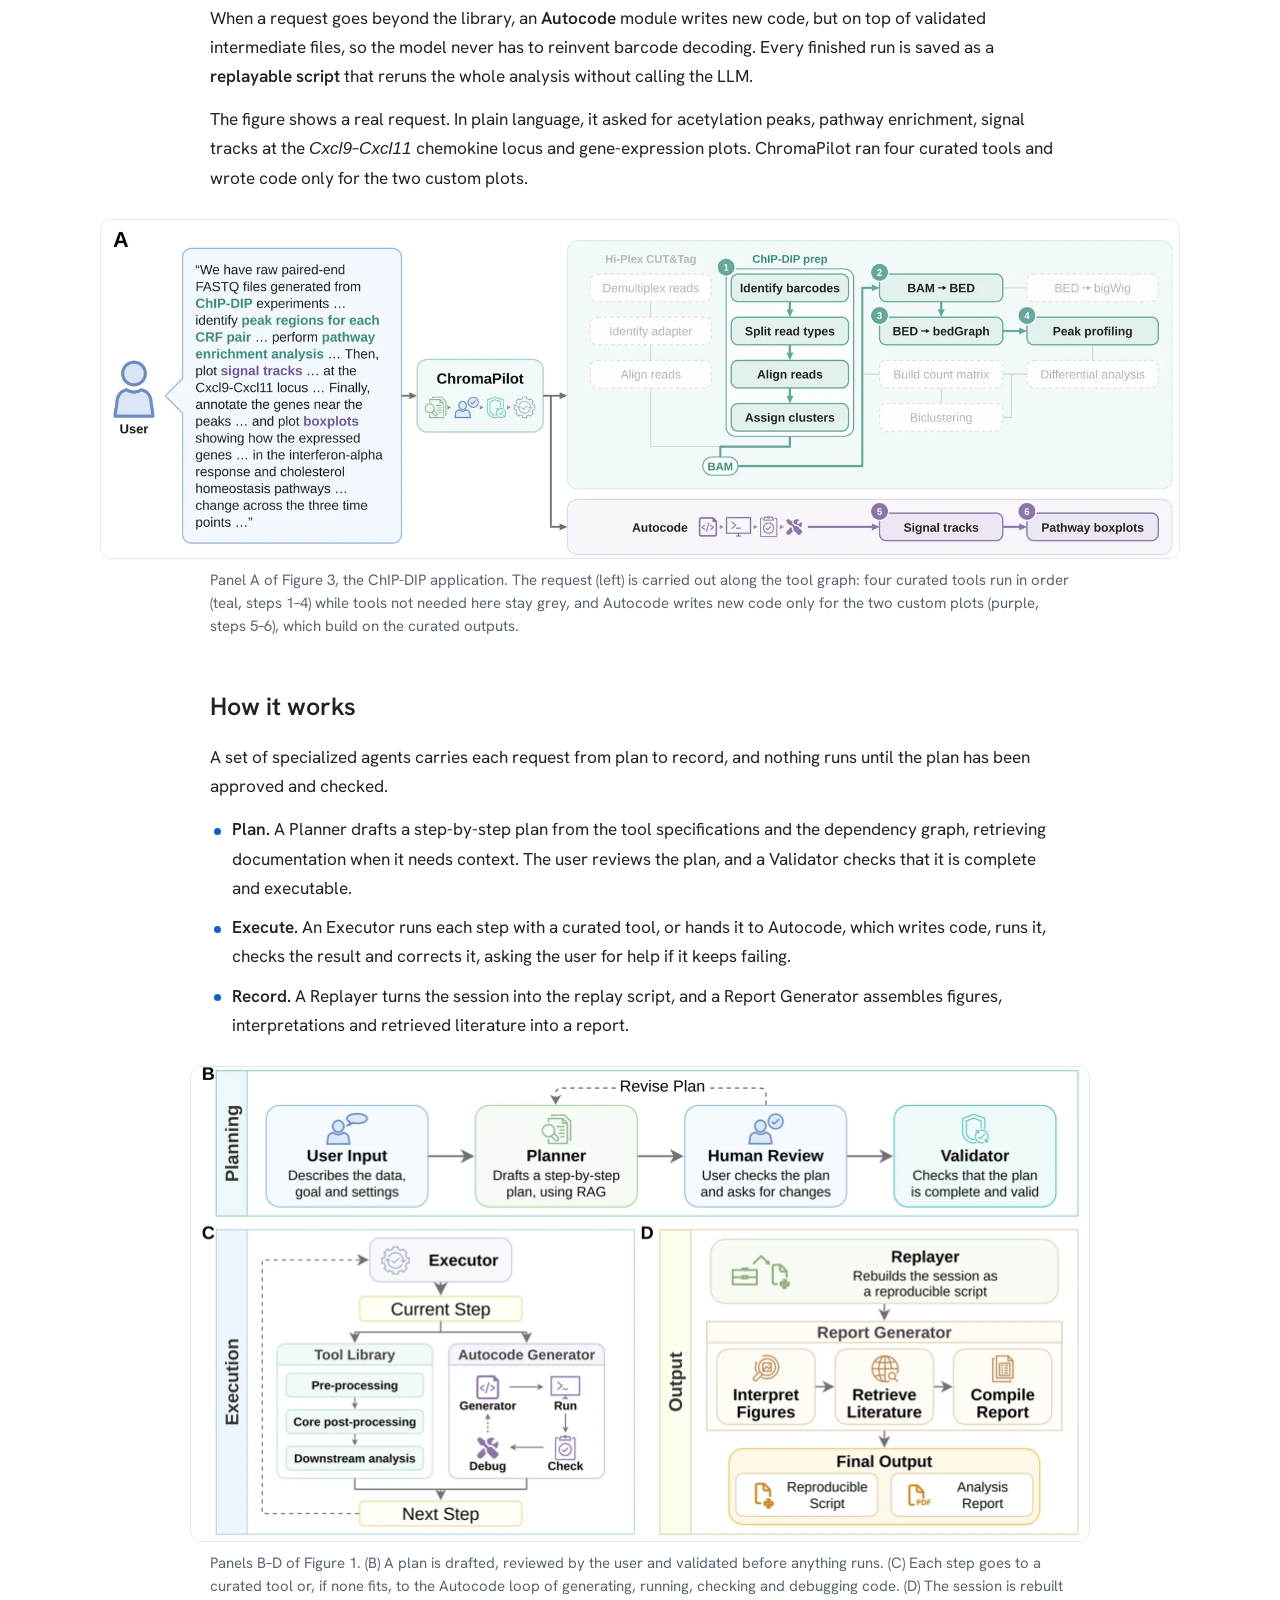
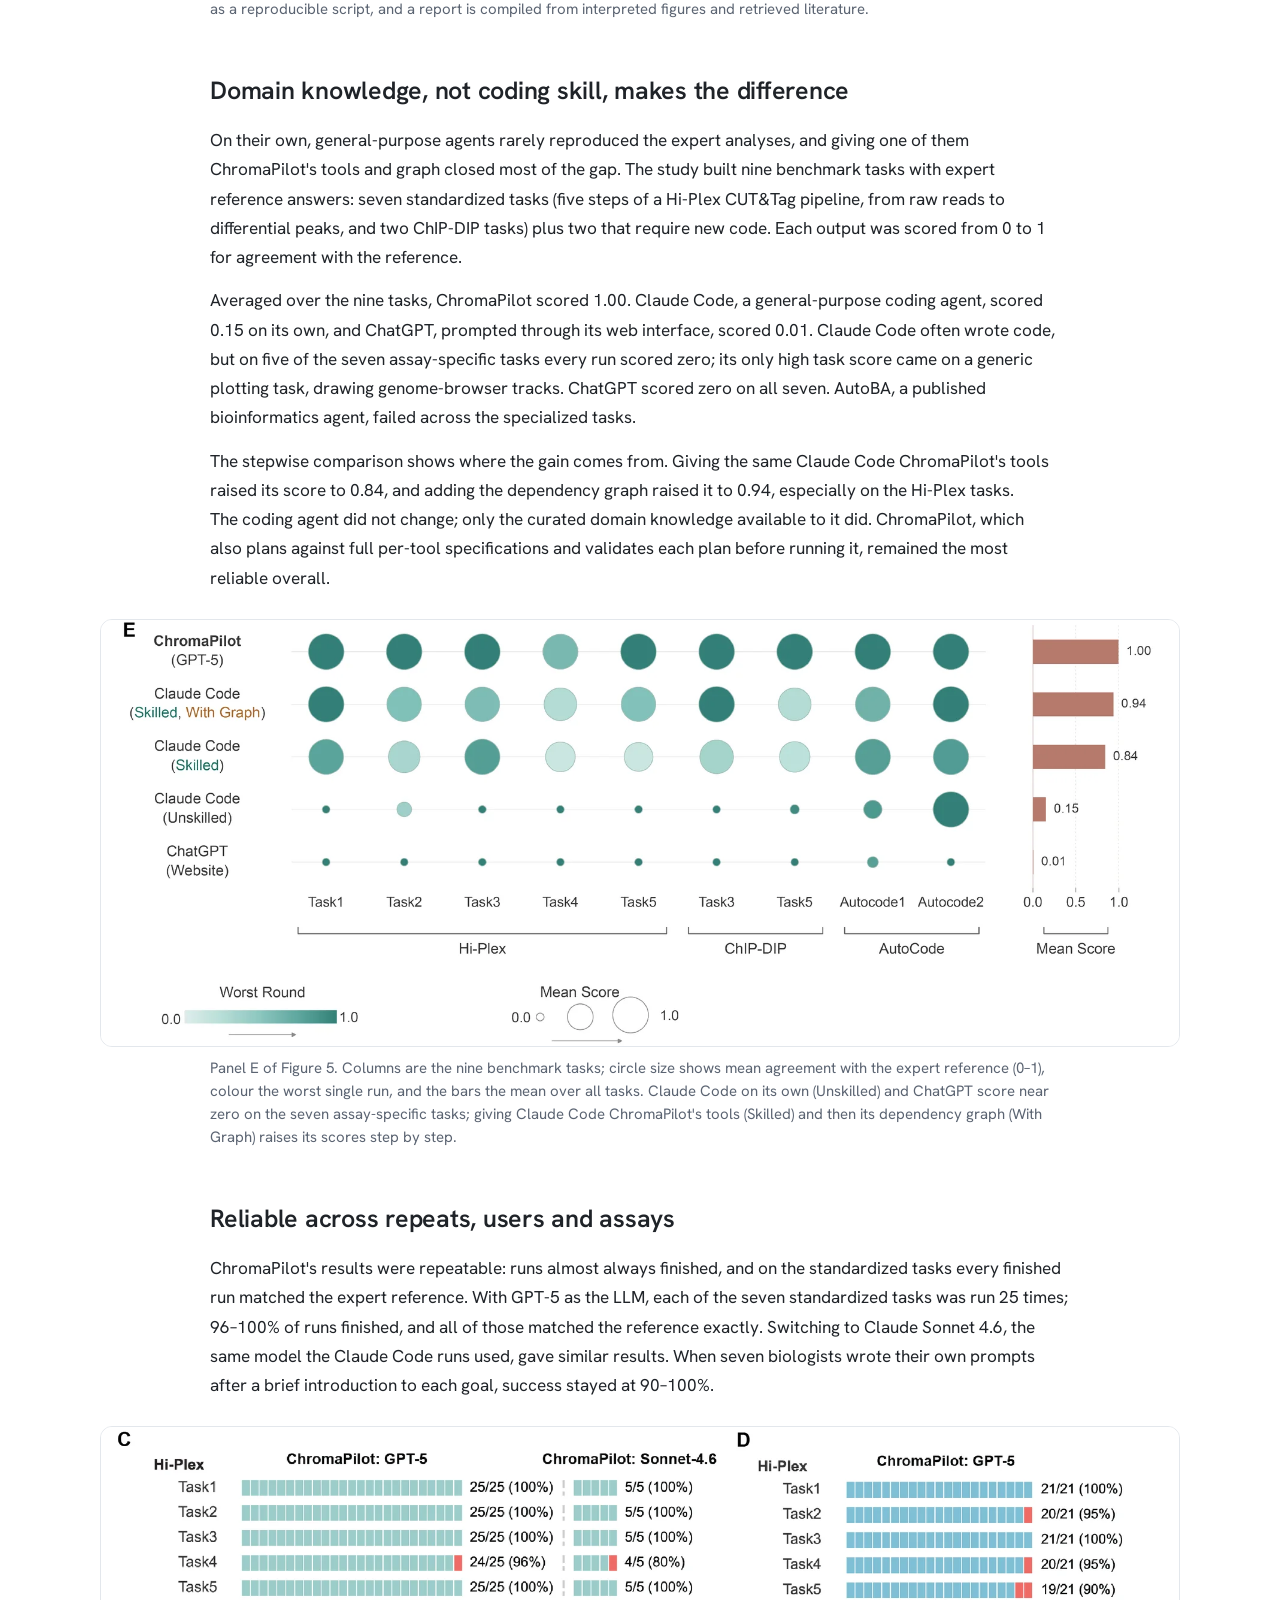
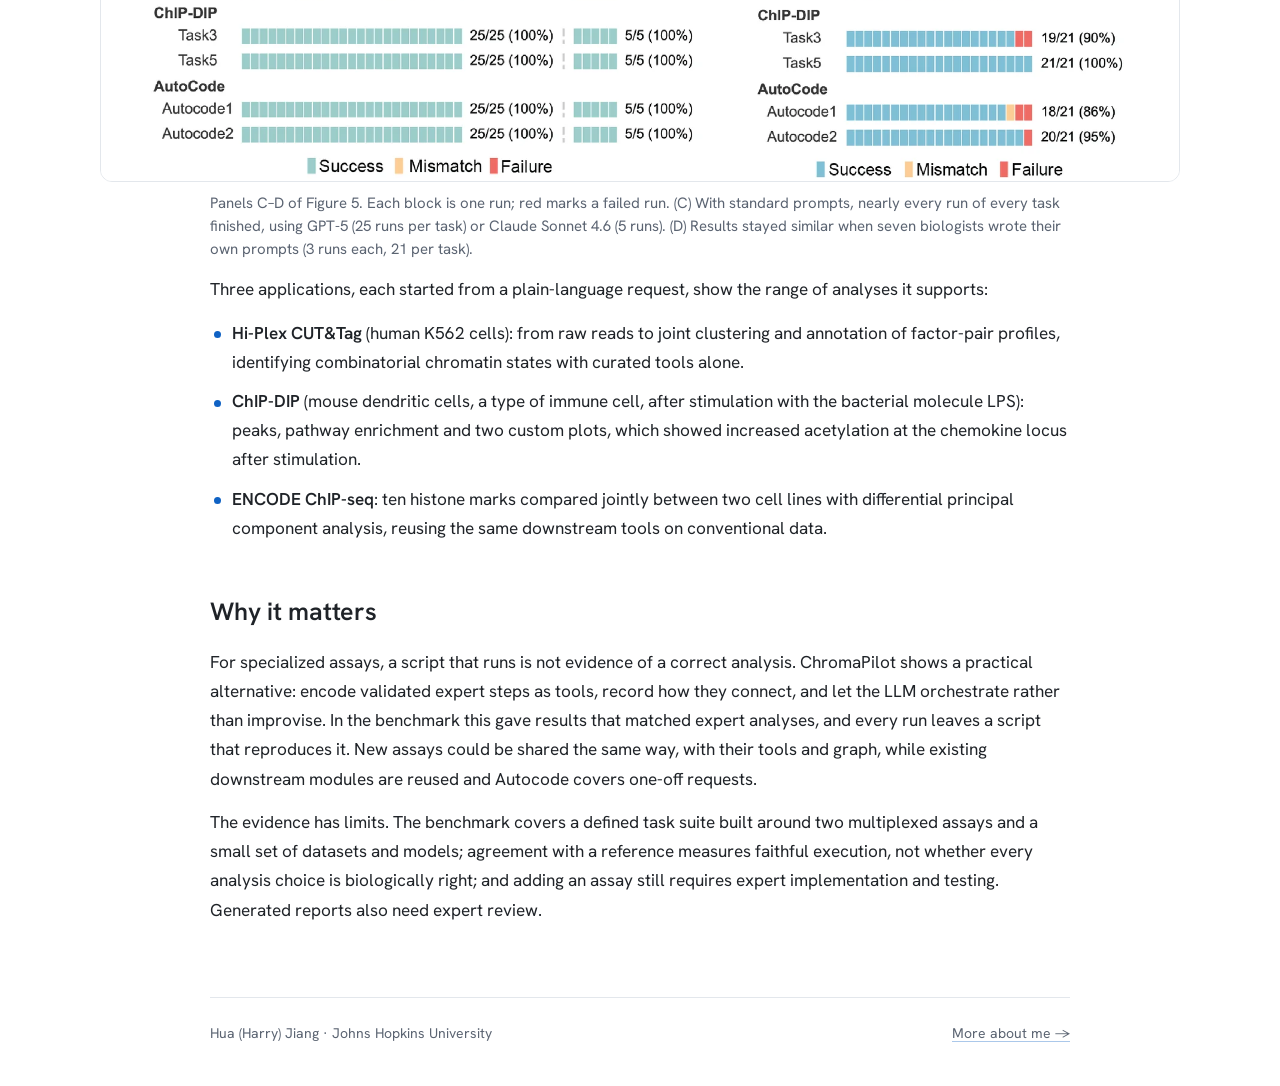
==== commit d9dc02f8: "Rewrite project pages around key messages; hide private code links; applying card - SampleDisco, RES" ====
--- a/chromapilot/index.html
+++ b/chromapilot/index.html
@@ -4,12 +4,12 @@
 <meta charset="UTF-8" />
 <meta name="viewport" content="width=device-width, initial-scale=1.0" />
 <title>ChromaPilot | Hua (Harry) Jiang</title>
-<meta name="description" content="A multi-agent system that turns plain-language requests into reproducible analyses of multiplexed chromatin data by routing work through expert-curated tools and their dependency graph. It completed 96–100% of runs on seven standardized tasks and agreed with expert analyses more consistently than general-purpose agents." />
+<meta name="description" content="An AI agent system for multiplexed chromatin data that encodes expert knowledge as validated tools and a dependency graph, letting the language model only orchestrate them. It matched expert analyses (1.00 on a 0–1 scale) where Claude Code and ChatGPT alone scored 0.15 and 0.01." />
 <meta name="robots" content="noindex" />
 <link rel="canonical" href="https://j041120h.github.io/chromapilot/" />
 <meta property="og:type" content="article" />
 <meta property="og:title" content="ChromaPilot" />
-<meta property="og:description" content="A multi-agent system that turns plain-language requests into reproducible analyses of multiplexed chromatin data by routing work through expert-curated tools and their dependency graph. It completed 96–100% of runs on seven standardized tasks and agreed with expert analyses more consistently than general-purpose agents." />
+<meta property="og:description" content="An AI agent system for multiplexed chromatin data that encodes expert knowledge as validated tools and a dependency graph, letting the language model only orchestrate them. It matched expert analyses (1.00 on a 0–1 scale) where Claude Code and ChatGPT alone scored 0.15 and 0.01." />
 <meta property="og:url" content="https://j041120h.github.io/chromapilot/" />
 <link rel="icon" href="data:image/svg+xml,%3Csvg xmlns='http://www.w3.org/2000/svg' viewBox='0 0 100 100'%3E%3Crect width='100' height='100' rx='20' fill='%230a4a7a'/%3E%3Ctext x='50' y='67' font-family='Helvetica,Arial,sans-serif' font-size='42' font-weight='600' fill='%23ffffff' text-anchor='middle'%3EHJ%3C/text%3E%3C/svg%3E" />
 <script>
@@ -34,43 +34,46 @@
   <p class="subtitle">A Domain-Guided Multi-Agent Framework for Reproducible Multimodal Epigenomic Analysis</p>
   <p class="authors"><strong>Hua Jiang</strong>*, M. Jiang*, Q. You*, Y. Hu, L. Qi, W. Zhou, <a href="https://publichealth.jhu.edu/faculty/1943/hongkai-ji" target="_blank" rel="noopener noreferrer">Hongkai Ji</a></p>
   <div class="author-notes">* Equal contribution</div>
-  <nav class="links" aria-label="Links"><a class="primary" href="https://github.com/J041120h/ChromaPilot" target="_blank" rel="noopener noreferrer"><svg viewBox="0 0 24 24" fill="currentColor" aria-hidden="true"><path d="M12 .5C5.37.5 0 5.87 0 12.5c0 5.3 3.44 9.8 8.2 11.39.6.11.82-.26.82-.58v-2.03c-3.34.73-4.04-1.61-4.04-1.61-.55-1.39-1.34-1.76-1.34-1.76-1.09-.75.08-.73.08-.73 1.2.08 1.84 1.24 1.84 1.24 1.07 1.83 2.81 1.3 3.5.99.11-.78.42-1.3.76-1.6-2.67-.3-5.47-1.34-5.47-5.96 0-1.32.47-2.39 1.24-3.23-.12-.31-.54-1.53.12-3.18 0 0 1.01-.32 3.3 1.23a11.5 11.5 0 0 1 6 0c2.29-1.55 3.3-1.23 3.3-1.23.66 1.65.24 2.87.12 3.18.77.84 1.24 1.91 1.24 3.23 0 4.63-2.81 5.65-5.49 5.95.43.37.82 1.1.82 2.22v3.29c0 .32.21.7.83.58A12 12 0 0 0 24 12.5C24 5.87 18.63.5 12 .5z"/></svg>Code</a></nav>
-  <div class="tldr"><div class="eyebrow">In short</div><p>New multiplexed chromatin assays such as Hi-Plex CUT&amp;Tag and ChIP-DIP need assay-specific processing that general-purpose AI agents struggle to get right. ChromaPilot binds a large-language-model multi-agent system to an expert-curated toolkit and a graph of which tool feeds which, and writes new code only on top of validated outputs. On seven standardized tasks run 25 times each it completed 96–100% of runs, and it agreed with expert reference analyses more consistently overall than Claude Code, ChatGPT or AutoBA.</p></div>
-  <div class="stats"><div class="stat"><div class="stat-v">96–100%</div><div class="stat-k">runs completed on each of seven standardized tasks (25 runs each)</div></div><div class="stat"><div class="stat-v">1.00 vs 0.94</div><div class="stat-k">mean agreement with expert references vs best Claude Code setup</div></div><div class="stat"><div class="stat-v">7 biologists</div><div class="stat-k">wrote their own prompts; 90–100% success on standardized tasks</div></div></div>
+  
+  <div class="tldr"><div class="eyebrow">In short</div><p>New assays such as Hi-Plex CUT&amp;Tag and ChIP-DIP map many chromatin regulators at once, but their data need assay-specific processing that general-purpose AI agents struggle with: their code can run, yet the result does not match an expert analysis. ChromaPilot encodes the expert knowledge as validated tools plus a graph of which tool feeds which, and lets a language model only plan and connect them, writing new code only on top of validated outputs and saving every run as a replayable script. On nine benchmark tasks it matched expert analyses (1.00 on a 0–1 scale), while Claude Code and ChatGPT on their own scored 0.15 and 0.01, and Claude Code given ChromaPilot's tools and graph reached 0.94.</p></div>
+  <div class="stats"><div class="stat"><div class="stat-v">1.00 vs 0.15</div><div class="stat-k">agreement with expert analyses (0–1): ChromaPilot vs Claude Code alone</div></div><div class="stat"><div class="stat-v">0.15 → 0.94</div><div class="stat-k">Claude Code once given ChromaPilot's curated tools and dependency graph</div></div><div class="stat"><div class="stat-v">96–100%</div><div class="stat-k">runs completed per task in 25 repeats; each completed run matched experts</div></div></div>
   <section>
     <h2>The problem</h2>
-    <p>Chromatin, the packaged form of DNA in the nucleus, is regulated by histone modifications, chromatin-modifying enzymes and transcription factors acting together. New <em>multiplexed</em> assays measure many of these chromatin regulatory factors (CRFs) in one experiment. Hi-Plex CUT&amp;Tag uses 36 barcoded antibodies and records which pair of factors sat on the same DNA fragment, covering more than 600 CRF pairs; ChIP-DIP maps more than 160 DNA-associated proteins in parallel.</p>
-    <p>Turning these reads into results is hard. Barcodes must be decoded so that each fragment keeps the identity of its factor or factor pair, and the right downstream analysis changes with the question being asked. Doing this well takes both programming skill and detailed knowledge of what each assay measures.</p>
-    <p>Large language model (LLM) agents, which plan and run analyses from plain-language instructions, are an obvious candidate. But an agent writing a pipeline from scratch can produce code that runs without error and still returns a plausible but wrong result, for example by choosing an inappropriate preprocessing step or parameter. Of the eleven agent systems surveyed in the paper, none had native support for Hi-Plex CUT&amp;Tag or ChIP-DIP.</p>
+    <p>New multiplexed chromatin assays measure many regulators of the genome in a single experiment, but turning their reads into results takes assay-specific expertise. Histone modifications, chromatin-modifying enzymes and transcription factors (together, chromatin regulatory factors) act in combination to control which genes are used. Hi-Plex CUT&amp;Tag gives each DNA fragment the barcodes of the two factors found on it, covering more than 600 factor pairs; ChIP-DIP maps more than 160 DNA-associated proteins in parallel.</p>
+    <p>Each assay has its own rules. In Hi-Plex CUT&amp;Tag, for example, a fragment barcoded A–B and one barcoded B–A record the same pair and must be counted together. Both assays end in the same kind of aligned-read file, but their preprocessing cannot be swapped, and the right downstream analysis changes with the question.</p>
+    <p>Large language model (LLM) agents, which write and run analysis code from plain-language requests, look like a natural fit. But for a specialized assay, <strong>code that runs is not the same as a correct analysis</strong>: an agent can execute a script without error and return a plausible-looking file while having chosen the wrong preprocessing step, parameter or data format. None of the agent systems the study surveyed natively supported either assay.</p>
   </section>
   <section>
     <h2>The key idea</h2>
-    <p>ChromaPilot splits the work between an expert-curated toolkit and an LLM multi-agent system. The tools carry the assay knowledge: validated code for decoding barcodes, aligning reads and building shared data formats, plus downstream methods for clustering, differential analysis, peak calling and annotation. The agents supply flexibility: they read a request, decide which tools to chain and in what order, and pass each output to the next step.</p>
-    <p>Two pieces of structure keep the agents on track. A <strong>dependency graph</strong> records which tool outputs are valid inputs to which later tools, so plans respect the order an assay requires. For requests the library does not cover, an <strong>Autocode</strong> module writes new code, but it starts from validated intermediate files rather than rebuilding the assay pipeline from scratch.</p>
+    <p>ChromaPilot puts the expert knowledge into validated tools and a dependency graph, and lets the LLM only orchestrate them. The tools carry the assay knowledge: decoding barcodes, aligning reads, building signal tracks and count matrices, and running clustering, differential analysis, peak calling and annotation. The <strong>dependency graph</strong> records which outputs are valid inputs to which tools; peak calling, for instance, takes a signal track built from reads that the assay's own decoding step has sorted by target. The agents read the request, choose a path through this graph and pass each output to the next step.</p>
+    <p>When a request goes beyond the library, an <strong>Autocode</strong> module writes new code, but on top of validated intermediate files, so the model never has to reinvent barcode decoding. Every finished run is saved as a <strong>replayable script</strong> that reruns the whole analysis without calling the LLM.</p>
+    <p>The figure shows a real request. In plain language, it asked for acetylation peaks, pathway enrichment, signal tracks at the <em>Cxcl9</em>–<em>Cxcl11</em> chemokine locus and gene-expression plots. ChromaPilot ran four curated tools and wrote code only for the two custom plots.</p>
+    <figure class="fig" style="--figw:1080px"><a href="figs/example.webp" target="_blank" rel="noopener noreferrer" title="Open full size"><img src="figs/example.webp" width="1800" height="564" alt="Diagram of a plain-language request passed to ChromaPilot, which runs four highlighted curated tools in a tool graph and two Autocode plotting steps." loading="lazy"></a><figcaption>Panel A of Figure 3, the ChIP-DIP application. The request (left) is carried out along the tool graph: four curated tools run in order (teal, steps 1–4) while tools not needed here stay grey, and Autocode writes new code only for the two custom plots (purple, steps 5–6), which build on the curated outputs.</figcaption></figure>
   </section>
   <section>
     <h2>How it works</h2>
-    <p>Each multiplexed assay has its own preprocessing chain that ends in one aligned-read (BAM) file per target or CRF pair; conventional ChIP-seq and CUT&amp;Tag data enter as one target per library. From there, shared tools build signal tracks and region-by-target count matrices that feed biclustering, differential analysis (limma–voom or differential principal component analysis, dPCA), peak calling, and gene, transcription-factor-binding-site and pathway annotation. Around this toolkit, the agents work in stages:</p>
-    <ul class="points"><li><strong>Planner:</strong> turns the request into a step-by-step plan using the tool specifications and the dependency graph, retrieving documentation when it needs more context.</li><li><strong>Human review and Validator:</strong> no plan runs until the user has approved it and automated checks confirm it is complete and executable.</li><li><strong>Executor:</strong> runs each step with a curated tool or hands it to Autocode, which generates a Python project, runs it, checks the result and corrects it up to five times before asking the user for help.</li><li><strong>Replayer and Report Generator:</strong> the finished session becomes a script that reruns the whole analysis without calling the language model, plus a report combining figures, interpretations and retrieved literature.</li></ul>
-    <figure class="fig" style="--figw:900px"><a href="figs/overview.webp" target="_blank" rel="noopener noreferrer" title="Open full size"><img src="figs/overview.webp" width="1800" height="2226" alt="Four-panel schematic of ChromaPilot showing assay inputs and the tool library, the planning stage, the execution loop, and the output stage." loading="lazy"></a><figcaption>Figure 1 of the paper. (A) Hi-Plex CUT&amp;Tag and ChIP-DIP reads are decoded by assay-specific preprocessing into per-target BAM files that feed shared post-processing and downstream tools. (B–D) The agents plan the analysis with human review and validation, run each step with a curated tool or Autocode, and finish with a replayable script and a report.</figcaption></figure>
+    <p>A set of specialized agents carries each request from plan to record, and nothing runs until the plan has been approved and checked.</p>
+    <ul class="points"><li><strong>Plan.</strong> A Planner drafts a step-by-step plan from the tool specifications and the dependency graph, retrieving documentation when it needs context. The user reviews the plan, and a Validator checks that it is complete and executable.</li><li><strong>Execute.</strong> An Executor runs each step with a curated tool, or hands it to Autocode, which writes code, runs it, checks the result and corrects it, asking the user for help if it keeps failing.</li><li><strong>Record.</strong> A Replayer turns the session into the replay script, and a Report Generator assembles figures, interpretations and retrieved literature into a report.</li></ul>
+    <figure class="fig" style="--figw:900px"><a href="figs/agents.webp" target="_blank" rel="noopener noreferrer" title="Open full size"><img src="figs/agents.webp" width="1800" height="950" alt="Flow diagram of ChromaPilot&#x27;s planning, execution and output stages." loading="lazy"></a><figcaption>Panels B–D of Figure 1. (B) A plan is drafted, reviewed by the user and validated before anything runs. (C) Each step goes to a curated tool or, if none fits, to the Autocode loop of generating, running, checking and debugging code. (D) The session is rebuilt as a reproducible script, and a report is compiled from interpreted figures and retrieved literature.</figcaption></figure>
   </section>
   <section>
-    <h2>Three applications</h2>
-    <p>Each application started from a plain-language request.</p>
-    <ul class="points"><li><strong>Hi-Plex CUT&amp;Tag (human K562 cells).</strong> From raw reads of two samples, the agent chained six curated operations, from building the barcode reference to biclustering. CRF-pair profiles fell into 4 clusters and genomic regions into 15, which were annotated with gene features, candidate regulatory elements and transcription-factor binding sites, all without generated code.</li><li><strong>ChIP-DIP (mouse dendritic cells at 0, 6 and 24 h after LPS, a bacterial molecule that triggers an immune response).</strong> Four curated steps produced acetylation peaks and pathway enrichment; two Autocode steps added custom signal tracks at the <em>Cxcl9</em>–<em>Cxcl11</em> chemokine locus and expression boxplots for interferon-alpha response and cholesterol homeostasis genes. The tracks showed increased acetylation after stimulation.</li><li><strong>ENCODE ChIP-seq (GM23248 vs HCT116 cell lines).</strong> Ten histone marks were compared jointly with dPCA over 374,475 regions. The first two components explained 63.93% and 11.45% of the variance and separated the repressive mark H3K27me3 from active marks; matched RNA-seq data showed that, among differential regions, dPC1 tracked expression changes positively and dPC2 negatively.</li></ul>
-    <figure class="fig" style="--figw:720px"><a href="figs/chipdip.webp" target="_blank" rel="noopener noreferrer" title="Open full size"><img src="figs/chipdip.webp" width="1800" height="1715" alt="Workflow diagram above genome signal tracks, a pathway-enrichment dot plot and boxplots of gene expression across three time points." loading="lazy"></a><figcaption>Figure 3 of the paper, the ChIP-DIP application. (A) The user's request is carried out as four curated steps (teal) and two Autocode steps (purple). (B) Acetylation at the <em>Cxcl9</em>–<em>Cxcl11</em> locus is higher 6 and 24 h after LPS stimulation than at 0 h, while (C) pathway enrichment of the peaks and (D) expression of peak-associated genes complete the requested analysis.</figcaption></figure>
+    <h2>Domain knowledge, not coding skill, makes the difference</h2>
+    <p>On their own, general-purpose agents rarely reproduced the expert analyses, and giving one of them ChromaPilot's tools and graph closed most of the gap. The study built nine benchmark tasks with expert reference answers: seven standardized tasks (five steps of a Hi-Plex CUT&amp;Tag pipeline, from raw reads to differential peaks, and two ChIP-DIP tasks) plus two that require new code. Each output was scored from 0 to 1 for agreement with the reference.</p>
+    <p>Averaged over the nine tasks, ChromaPilot scored 1.00. Claude Code, a general-purpose coding agent, scored 0.15 on its own, and ChatGPT, prompted through its web interface, scored 0.01. Claude Code often wrote code, but on five of the seven assay-specific tasks every run scored zero; its only high task score came on a generic plotting task, drawing genome-browser tracks. ChatGPT scored zero on all seven. AutoBA, a published bioinformatics agent, failed across the specialized tasks.</p>
+    <p>The stepwise comparison shows where the gain comes from. Giving the same Claude Code ChromaPilot's tools raised its score to 0.84, and adding the dependency graph raised it to 0.94, especially on the Hi-Plex tasks. The coding agent did not change; only the curated domain knowledge available to it did. ChromaPilot, which also plans against full per-tool specifications and validates each plan before running it, remained the most reliable overall.</p>
+    <figure class="fig" style="--figw:1080px"><a href="figs/comparison.webp" target="_blank" rel="noopener noreferrer" title="Open full size"><img src="figs/comparison.webp" width="1800" height="711" alt="Dot matrix of agreement scores for ChromaPilot, three Claude Code setups and ChatGPT across nine tasks, beside a bar chart of mean scores 1.00, 0.94, 0.84, 0.15 and 0.01." loading="lazy"></a><figcaption>Panel E of Figure 5. Columns are the nine benchmark tasks; circle size shows mean agreement with the expert reference (0–1), colour the worst single run, and the bars the mean over all tasks. Claude Code on its own (Unskilled) and ChatGPT score near zero on the seven assay-specific tasks; giving Claude Code ChromaPilot's tools (Skilled) and then its dependency graph (With Graph) raises its scores step by step.</figcaption></figure>
   </section>
   <section>
-    <h2>Benchmark results</h2>
-    <p>To test reliability, the study built nine tasks with expert reference answers: five nested Hi-Plex CUT&amp;Tag tasks (alignment, signal tracks, biclustering, differential analysis and peak analysis), two ChIP-DIP tasks (target clustering and peak calling), and two Autocode tasks outside the tool library. Each output was scored from 0 to 1 against the reference with a metric suited to its type, such as Jaccard overlap for genomic regions or the adjusted Rand index for cluster labels.</p>
-    <ul class="points"><li><strong>Standard prompts:</strong> with GPT-5 as the underlying model and 25 runs per task, six of the seven standardized tasks finished in all 25 runs and differential analysis in 24. Every completed run matched the expert reference exactly. With Claude Sonnet 4.6 (5 runs per task), only differential analysis missed a run.</li><li><strong>Prompts written by biologists:</strong> seven biologists wrote their own prompts after a brief introduction to each goal (3 runs each, 21 per task). Success stayed at 90–100% on the standardized tasks and was 86% and 95% on the two Autocode tasks.</li><li><strong>More samples:</strong> success stayed high as the input grew from 8 to 20 samples.</li><li><strong>Against other agents:</strong> averaged over the nine tasks, agreement with the reference was 1.00 for ChromaPilot, 0.94 for Claude Code given ChromaPilot's tools and dependency graph, 0.84 with the tools alone, 0.15 for Claude Code without them and 0.01 for ChatGPT used through its web interface. ChromaPilot scored highest, or tied for highest, on every task. AutoBA, a published bioinformatics agent, failed across the specialized tasks.</li></ul>
-    <p>The Claude Code comparison separates two contributions. Giving a general coding agent the curated tools raised its agreement, and adding the dependency graph raised it further, especially on the Hi-Plex tasks. Without them, Claude Code often wrote code that ran but whose outputs did not match the reference.</p>
-    <figure class="fig" style="--figw:900px"><a href="figs/benchmark.webp" target="_blank" rel="noopener noreferrer" title="Open full size"><img src="figs/benchmark.webp" width="1800" height="1349" alt="Per-task success-rate strips for ChromaPilot and a dot matrix comparing its agreement with expert references against Claude Code variants and ChatGPT across nine tasks." loading="lazy"></a><figcaption>Panels C–E of Figure 5. (C) Completed runs per task under standard prompts with GPT-5 or Claude Sonnet 4.6, and (D) with prompts written by seven biologists. (E) Agreement with expert reference outputs: circle size shows each system's mean score per task, colour its worst run, and the bars the mean over all nine tasks.</figcaption></figure>
+    <h2>Reliable across repeats, users and assays</h2>
+    <p>ChromaPilot's results were repeatable: runs almost always finished, and on the standardized tasks every finished run matched the expert reference. With GPT-5 as the LLM, each of the seven standardized tasks was run 25 times; 96–100% of runs finished, and all of those matched the reference exactly. Switching to Claude Sonnet 4.6, the same model the Claude Code runs used, gave similar results. When seven biologists wrote their own prompts after a brief introduction to each goal, success stayed at 90–100%.</p>
+    <figure class="fig" style="--figw:1080px"><a href="figs/reliability.webp" target="_blank" rel="noopener noreferrer" title="Open full size"><img src="figs/reliability.webp" width="1800" height="590" alt="Rows of small blocks showing successful and failed runs per task for ChromaPilot with two language models and with user-written prompts." loading="lazy"></a><figcaption>Panels C–D of Figure 5. Each block is one run; red marks a failed run. (C) With standard prompts, nearly every run of every task finished, using GPT-5 (25 runs per task) or Claude Sonnet 4.6 (5 runs). (D) Results stayed similar when seven biologists wrote their own prompts (3 runs each, 21 per task).</figcaption></figure>
+    <p>Three applications, each started from a plain-language request, show the range of analyses it supports:</p>
+    <ul class="points"><li><strong>Hi-Plex CUT&amp;Tag</strong> (human K562 cells): from raw reads to joint clustering and annotation of factor-pair profiles, identifying combinatorial chromatin states with curated tools alone.</li><li><strong>ChIP-DIP</strong> (mouse dendritic cells, a type of immune cell, after stimulation with the bacterial molecule LPS): peaks, pathway enrichment and two custom plots, which showed increased acetylation at the chemokine locus after stimulation.</li><li><strong>ENCODE ChIP-seq</strong>: ten histone marks compared jointly between two cell lines with differential principal component analysis, reusing the same downstream tools on conventional data.</li></ul>
   </section>
   <section>
     <h2>Why it matters</h2>
-    <p>ChromaPilot places assay knowledge in validated tools and leaves orchestration to the agents. The benchmark suggests that, for specialized assays, a script that runs without error is not evidence of a correct analysis, and that curated tools plus an explicit workflow graph narrow that gap. Every run also leaves a replayable script, so results can be inspected and reproduced without another model call.</p>
-    <p>The same pattern could carry over to new assays: developers encode validated preprocessing as tools, record which outputs feed which steps, and reuse the shared downstream modules. The study notes its limits: the evaluation covers a defined task suite built around two multiplexed assays and a small set of datasets and models, agreement with a reference measures faithful execution rather than biological validity, and generated reports still need expert review.</p>
+    <p>For specialized assays, a script that runs is not evidence of a correct analysis. ChromaPilot shows a practical alternative: encode validated expert steps as tools, record how they connect, and let the LLM orchestrate rather than improvise. In the benchmark this gave results that matched expert analyses, and every run leaves a script that reproduces it. New assays could be shared the same way, with their tools and graph, while existing downstream modules are reused and Autocode covers one-off requests.</p>
+    <p>The evidence has limits. The benchmark covers a defined task suite built around two multiplexed assays and a small set of datasets and models; agreement with a reference measures faithful execution, not whether every analysis choice is biologically right; and adding an assay still requires expert implementation and testing. Generated reports also need expert review.</p>
   </section>
 
 </main>
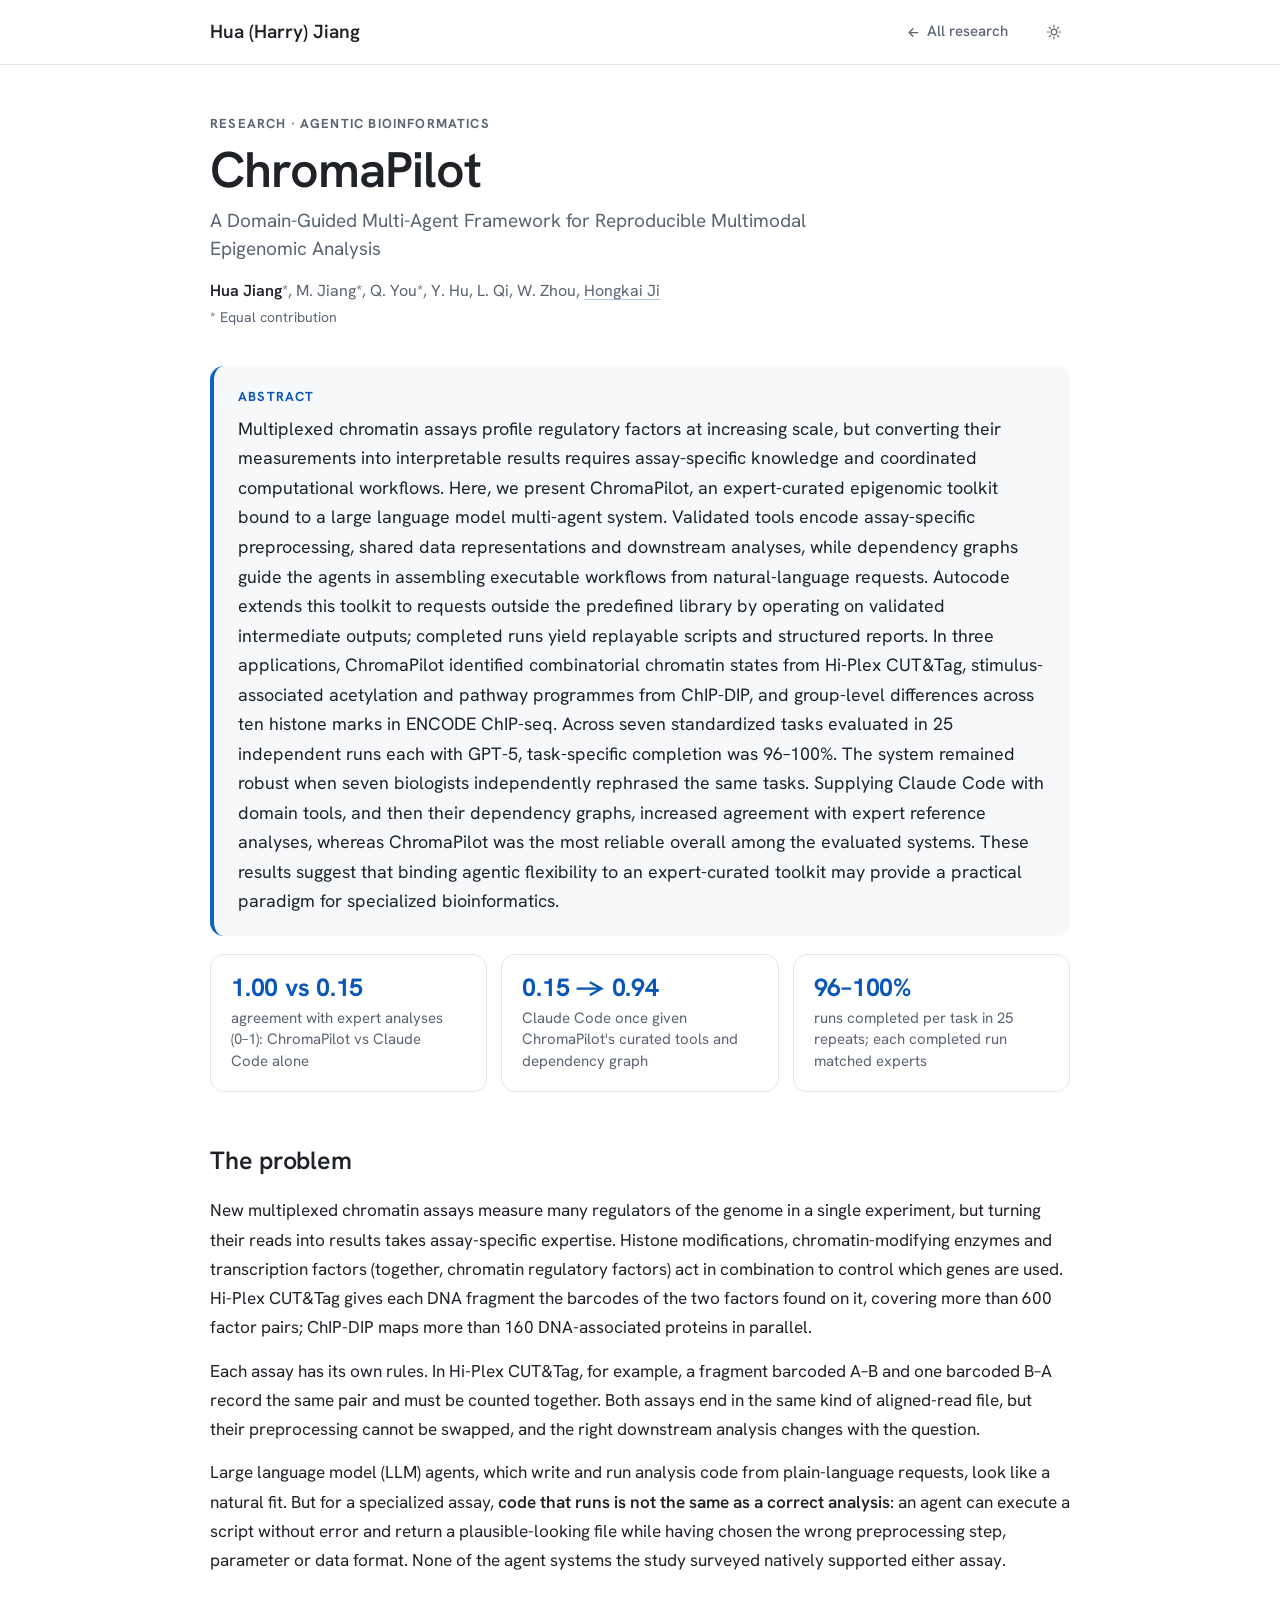
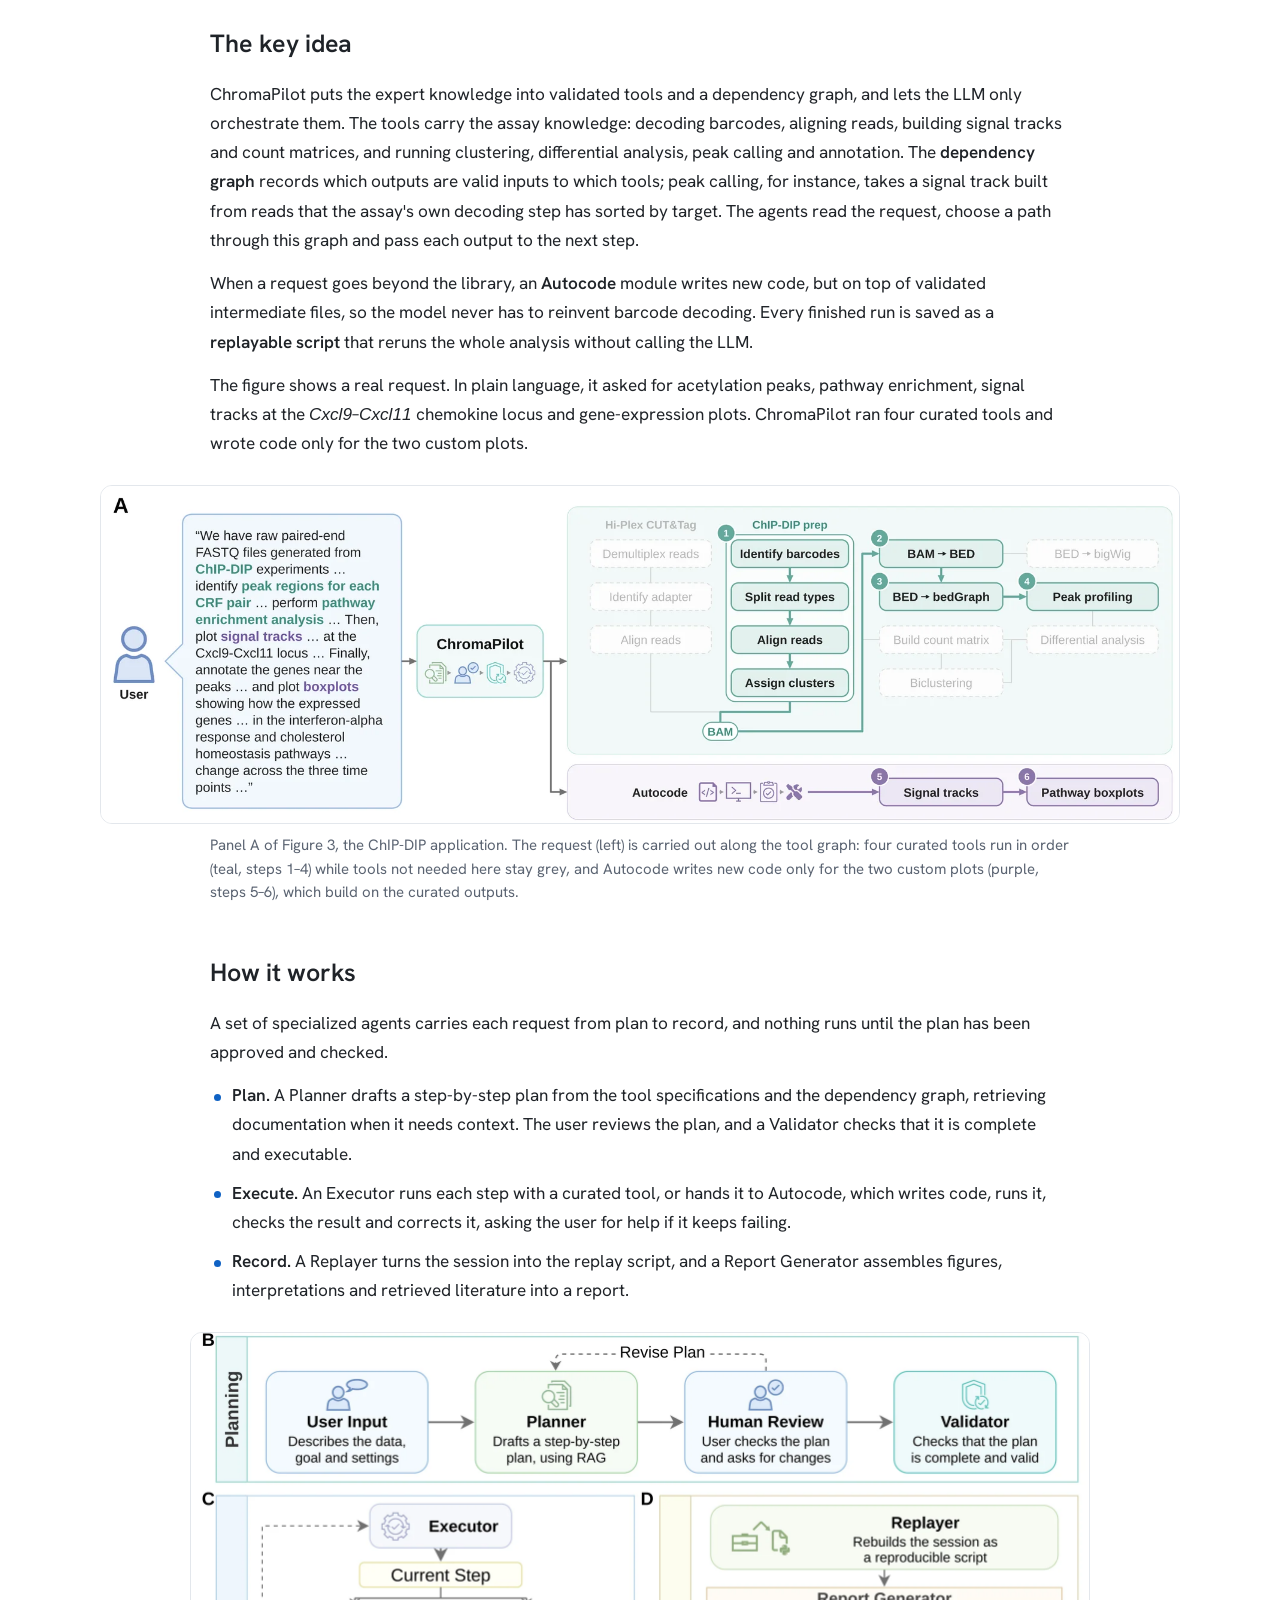
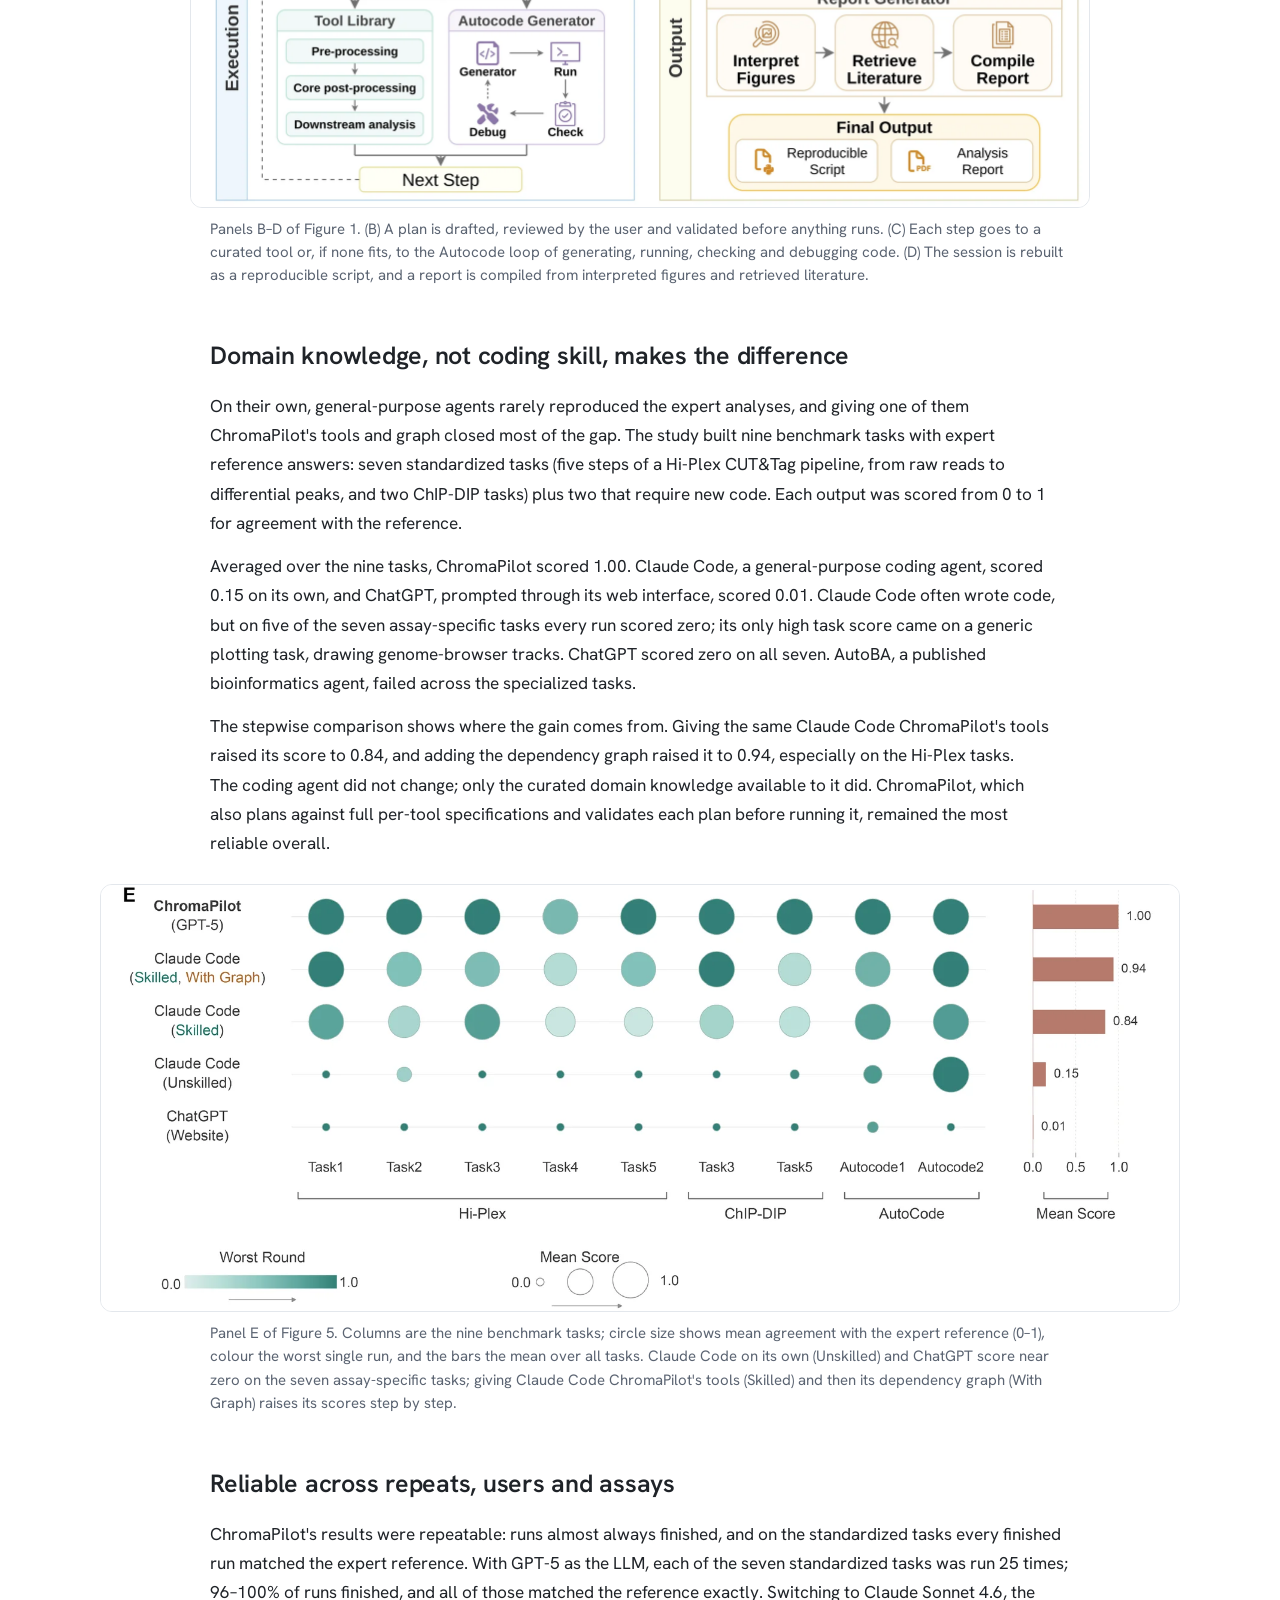
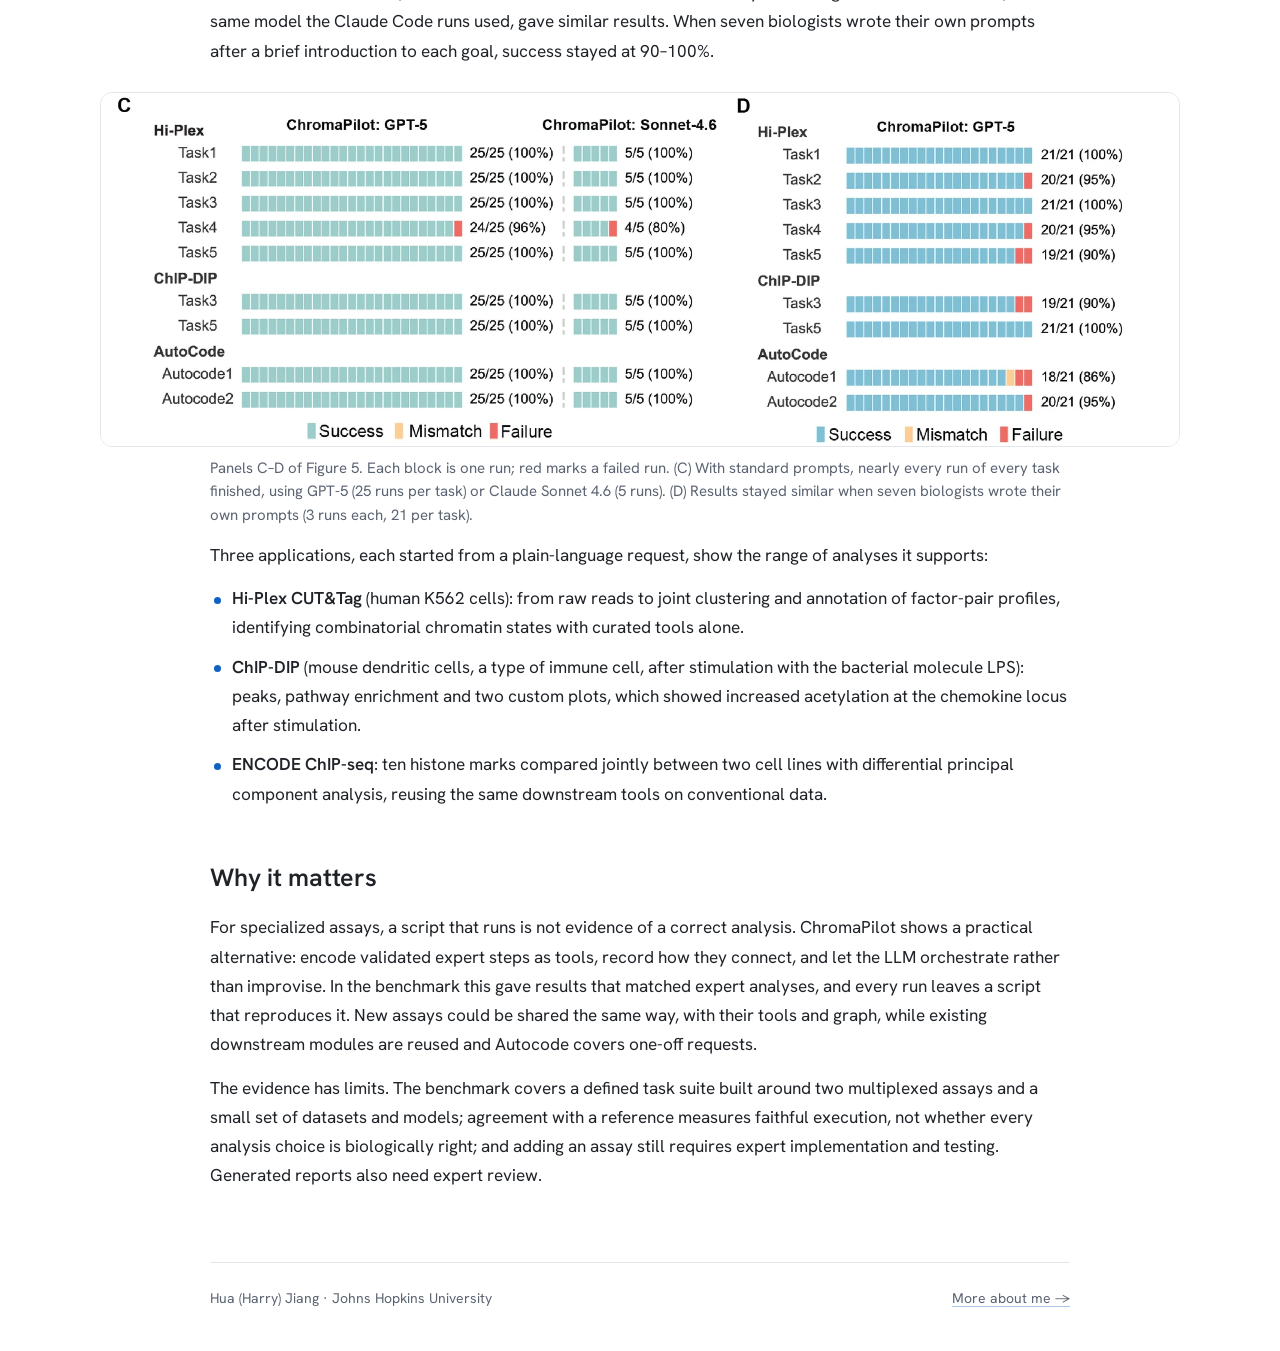
==== commit 69755a34: "Research pages: show each paper's abstract in the top box Co-Authored-By: Claude Opus 5.5 <noreply@a" ====
--- a/chromapilot/index.html
+++ b/chromapilot/index.html
@@ -35,7 +35,7 @@
   <p class="authors"><strong>Hua Jiang</strong>*, M. Jiang*, Q. You*, Y. Hu, L. Qi, W. Zhou, <a href="https://publichealth.jhu.edu/faculty/1943/hongkai-ji" target="_blank" rel="noopener noreferrer">Hongkai Ji</a></p>
   <div class="author-notes">* Equal contribution</div>
   
-  <div class="tldr"><div class="eyebrow">In short</div><p>New assays such as Hi-Plex CUT&amp;Tag and ChIP-DIP map many chromatin regulators at once, but their data need assay-specific processing that general-purpose AI agents struggle with: their code can run, yet the result does not match an expert analysis. ChromaPilot encodes the expert knowledge as validated tools plus a graph of which tool feeds which, and lets a language model only plan and connect them, writing new code only on top of validated outputs and saving every run as a replayable script. On nine benchmark tasks it matched expert analyses (1.00 on a 0–1 scale), while Claude Code and ChatGPT on their own scored 0.15 and 0.01, and Claude Code given ChromaPilot's tools and graph reached 0.94.</p></div>
+  <div class="tldr"><div class="eyebrow">Abstract</div><p>Multiplexed chromatin assays profile regulatory factors at increasing scale, but converting their measurements into interpretable results requires assay-specific knowledge and coordinated computational workflows. Here, we present ChromaPilot, an expert-curated epigenomic toolkit bound to a large language model multi-agent system. Validated tools encode assay-specific preprocessing, shared data representations and downstream analyses, while dependency graphs guide the agents in assembling executable workflows from natural-language requests. Autocode extends this toolkit to requests outside the predefined library by operating on validated intermediate outputs; completed runs yield replayable scripts and structured reports. In three applications, ChromaPilot identified combinatorial chromatin states from Hi-Plex CUT&amp;Tag, stimulus-associated acetylation and pathway programmes from ChIP-DIP, and group-level differences across ten histone marks in ENCODE ChIP-seq. Across seven standardized tasks evaluated in 25 independent runs each with GPT-5, task-specific completion was 96–100%. The system remained robust when seven biologists independently rephrased the same tasks. Supplying Claude Code with domain tools, and then their dependency graphs, increased agreement with expert reference analyses, whereas ChromaPilot was the most reliable overall among the evaluated systems. These results suggest that binding agentic flexibility to an expert-curated toolkit may provide a practical paradigm for specialized bioinformatics.</p></div>
   <div class="stats"><div class="stat"><div class="stat-v">1.00 vs 0.15</div><div class="stat-k">agreement with expert analyses (0–1): ChromaPilot vs Claude Code alone</div></div><div class="stat"><div class="stat-v">0.15 → 0.94</div><div class="stat-k">Claude Code once given ChromaPilot's curated tools and dependency graph</div></div><div class="stat"><div class="stat-v">96–100%</div><div class="stat-k">runs completed per task in 25 repeats; each completed run matched experts</div></div></div>
   <section>
     <h2>The problem</h2>
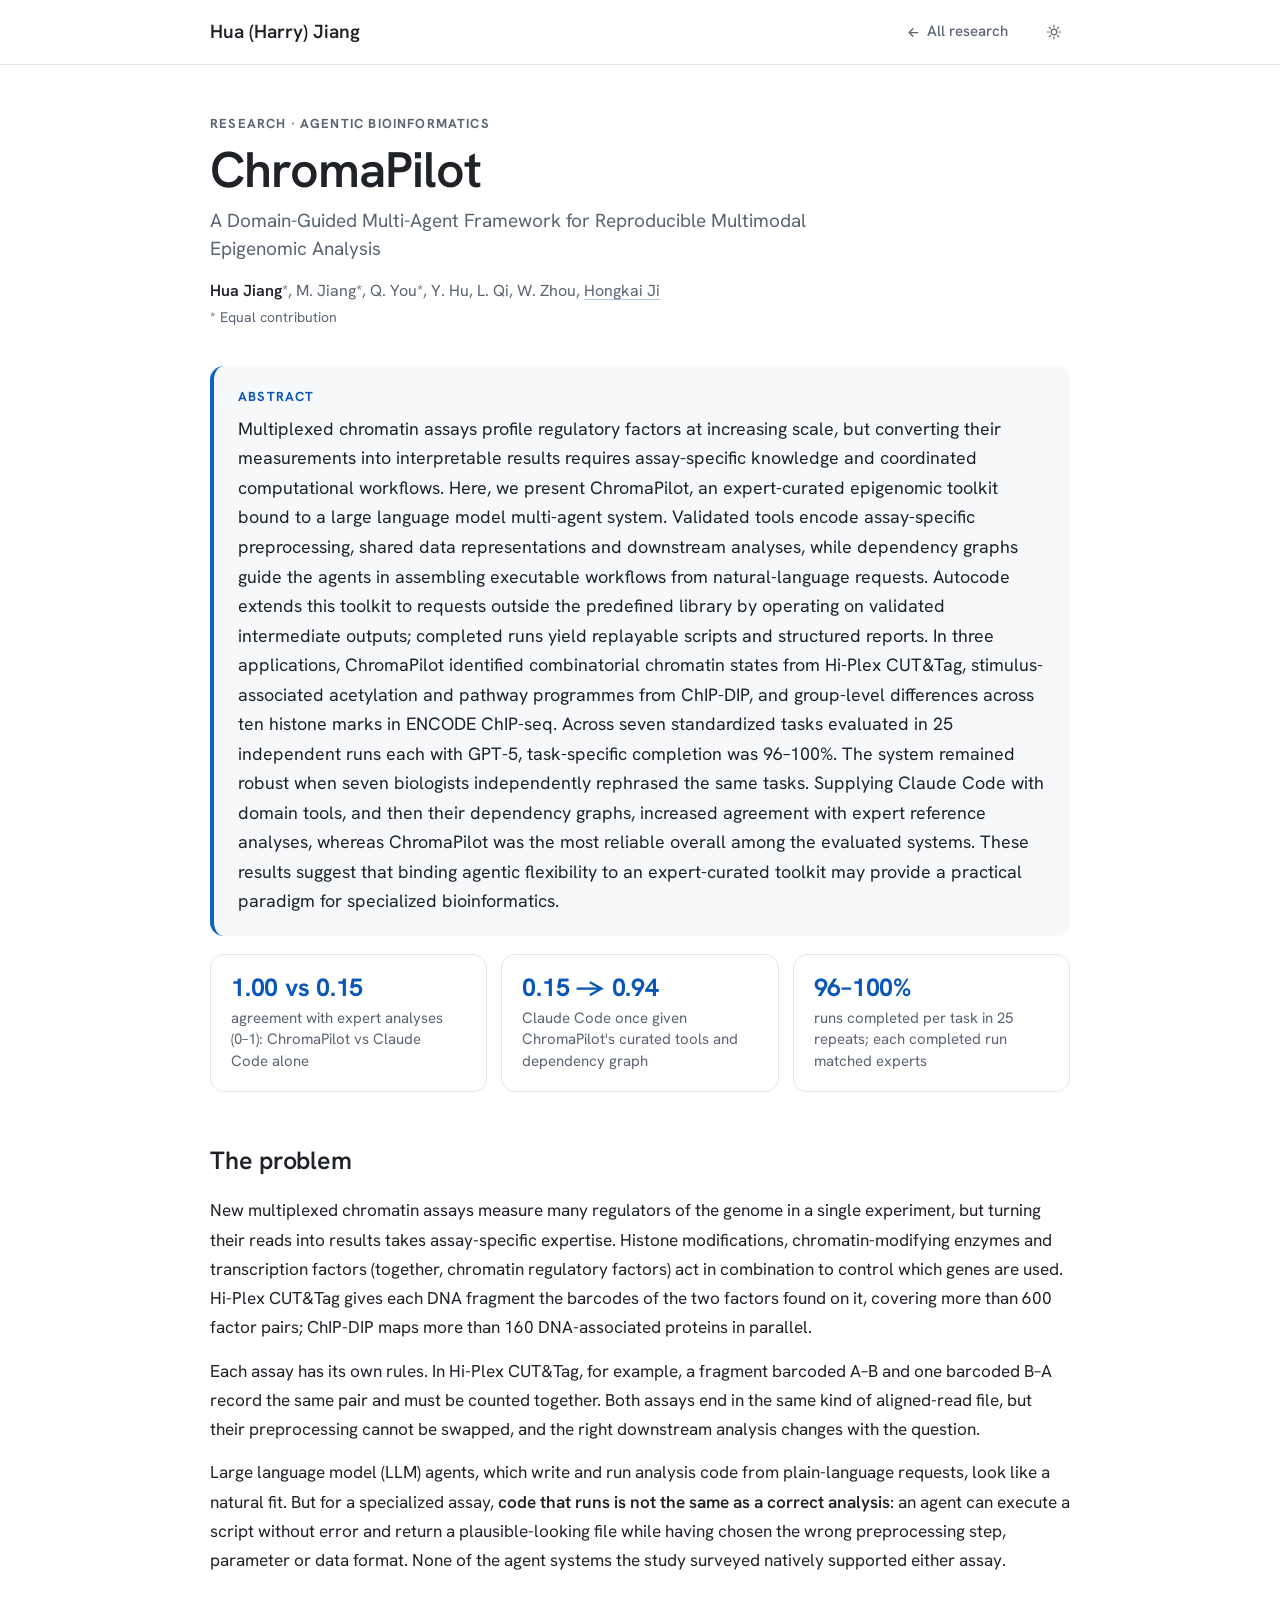
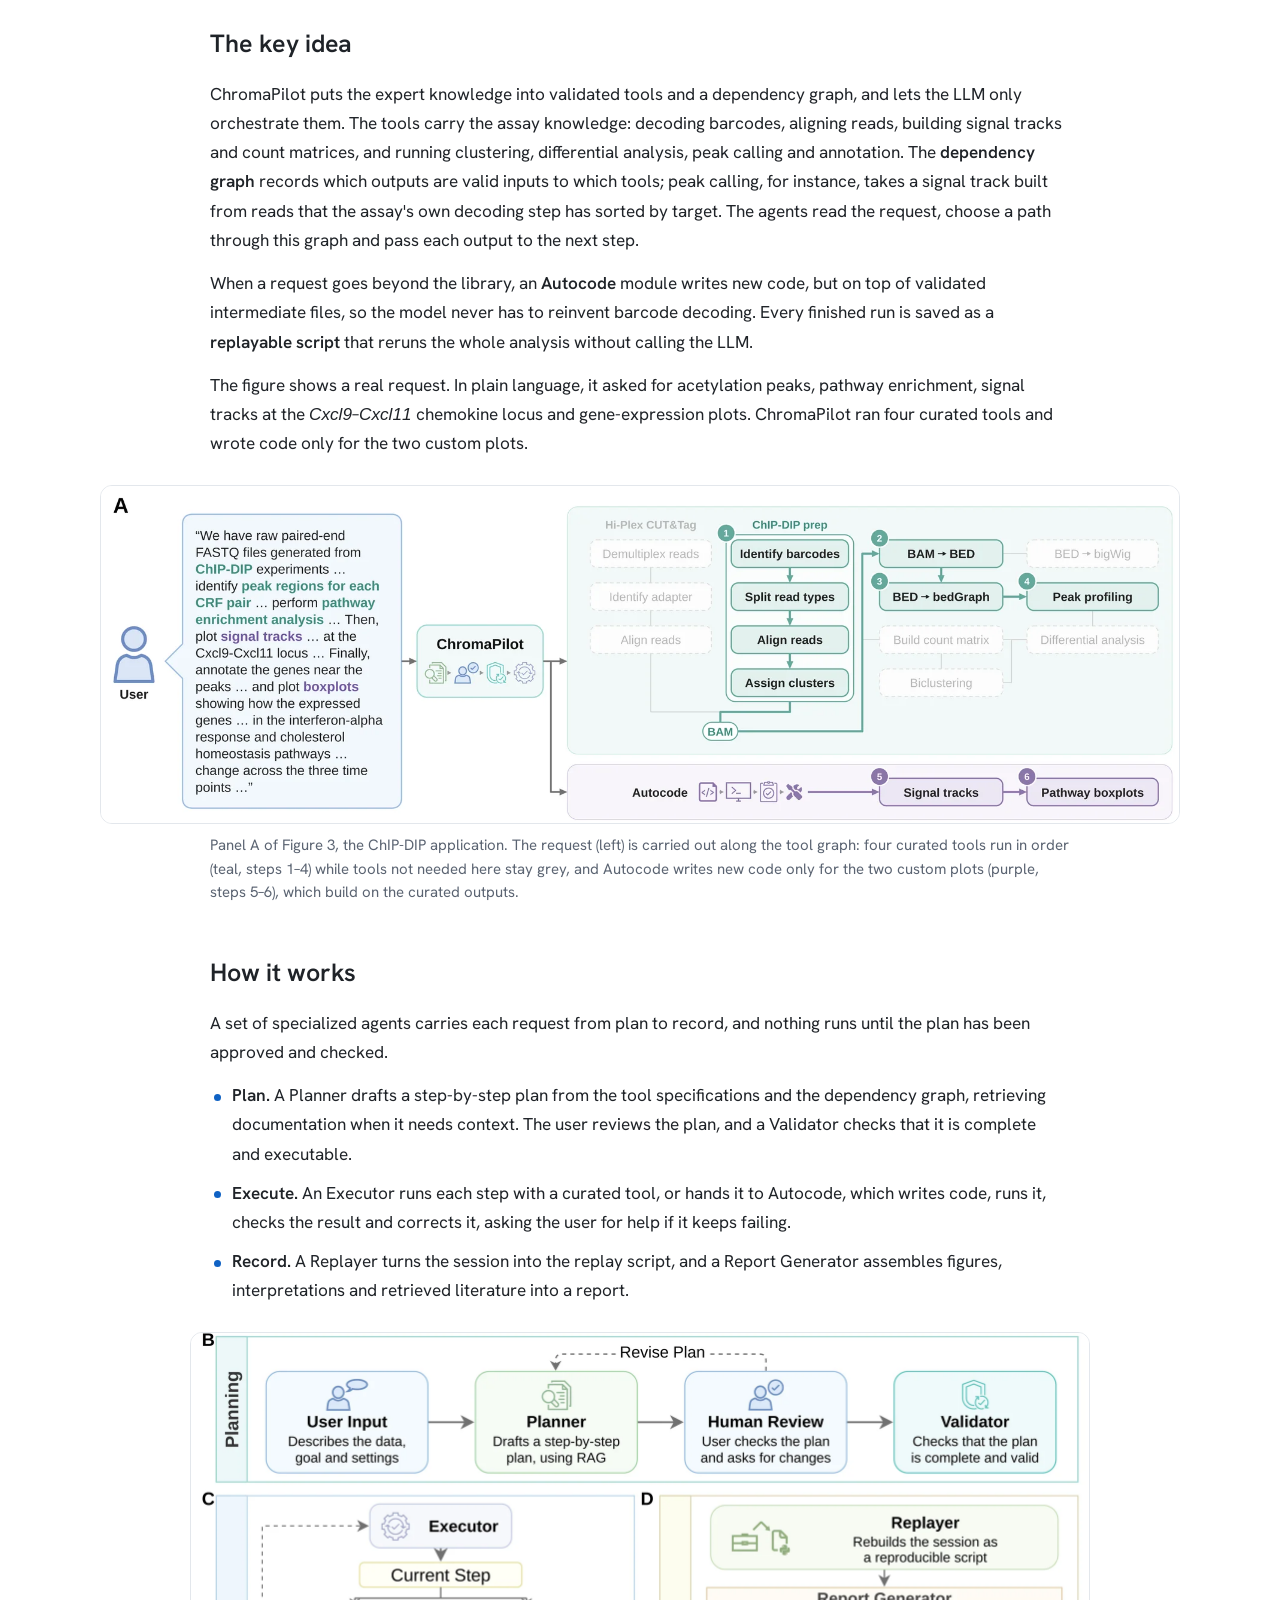
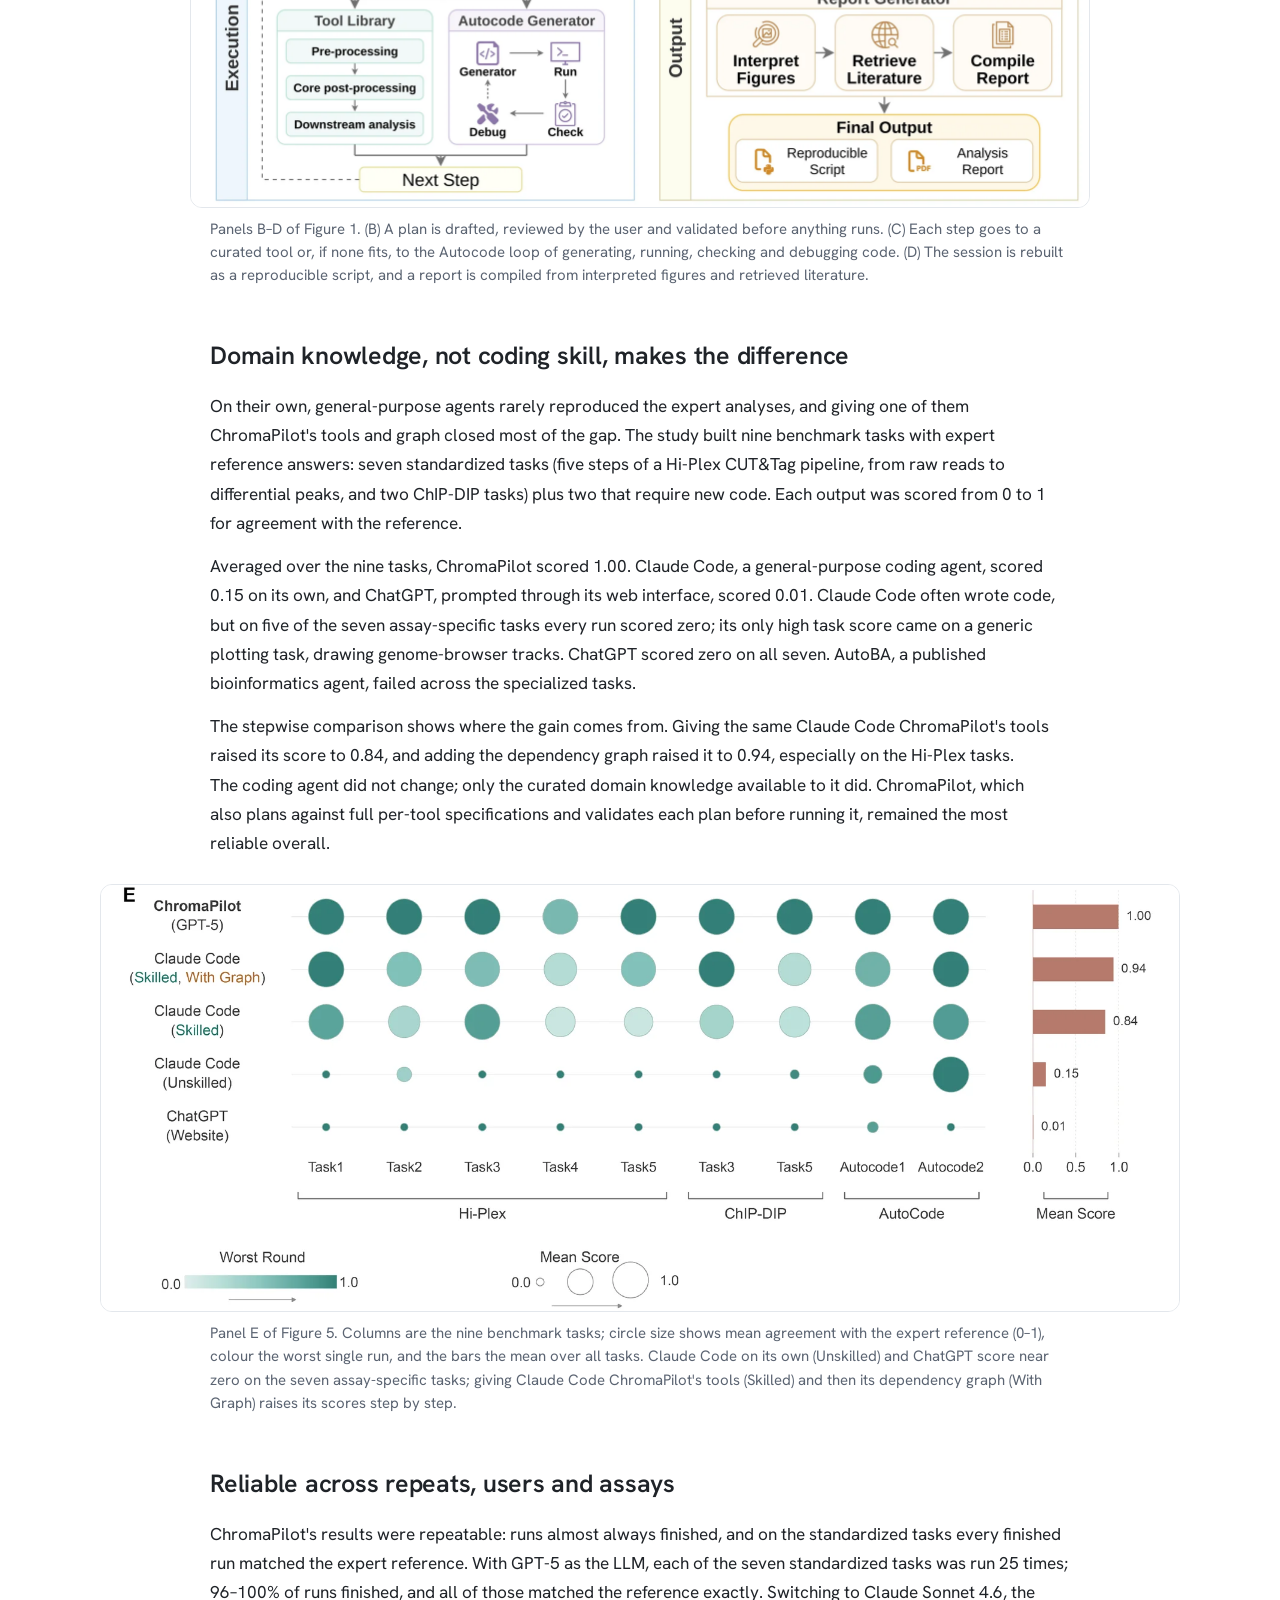
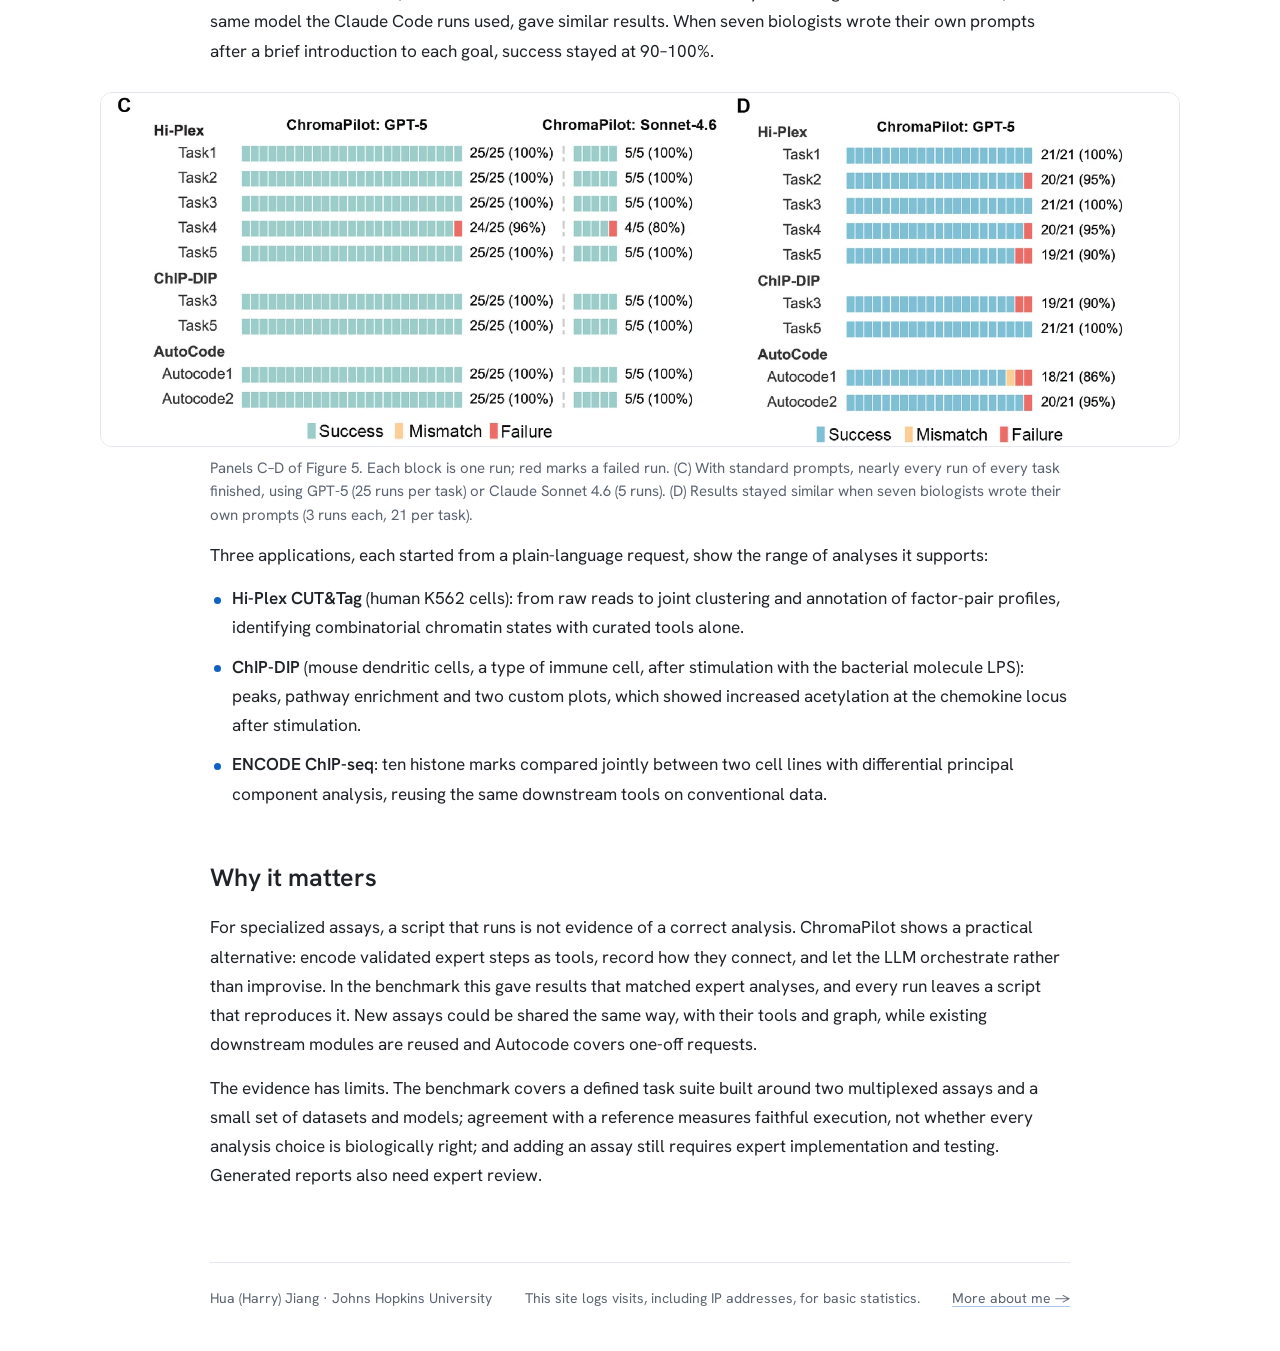
==== commit 385aeeda: "Add visit logging (Cloudflare Worker beacon) with footer privacy note Co-Authored-By: Claude Opus 5." ====
--- a/chromapilot/index.html
+++ b/chromapilot/index.html
@@ -78,7 +78,7 @@
 
 </main>
 
-<footer><span>Hua (Harry) Jiang · Johns Hopkins University</span><a href="../">More about me →</a></footer>
+<footer><span>Hua (Harry) Jiang · Johns Hopkins University</span><span>This site logs visits, including IP addresses, for basic statistics.</span><a href="../">More about me →</a></footer>
 
 <script>
 (function(){
@@ -93,5 +93,13 @@
   if(cb&&navigator.clipboard){cb.addEventListener('click',function(){navigator.clipboard.writeText(document.getElementById('bibText').textContent).then(function(){cb.textContent='Copied!';setTimeout(function(){cb.textContent='Copy';},1500);});});}
 })();
 </script>
+<script>
+/* visit log (see footer note): one beacon per page view, plus CV / poster clicks; live site only */
+(function(){if(location.hostname!=='j041120h.github.io'||!navigator.sendBeacon)return;
+var U='https://harry-site-visits.harry-site-visits.workers.dev/hit';
+function hit(p){try{navigator.sendBeacon(U,JSON.stringify({p:p,r:document.referrer}));}catch(e){}}
+hit(location.pathname+location.search);
+document.addEventListener('click',function(e){var a=e.target.closest&&e.target.closest('a[href]');if(!a)return;var h=a.getAttribute('href');if(/Hua_Jiang_CV\.pdf|poster\.jpg/.test(h))hit('[download] '+h.split('?')[0]);});})();
+</script>
 </body>
 </html>
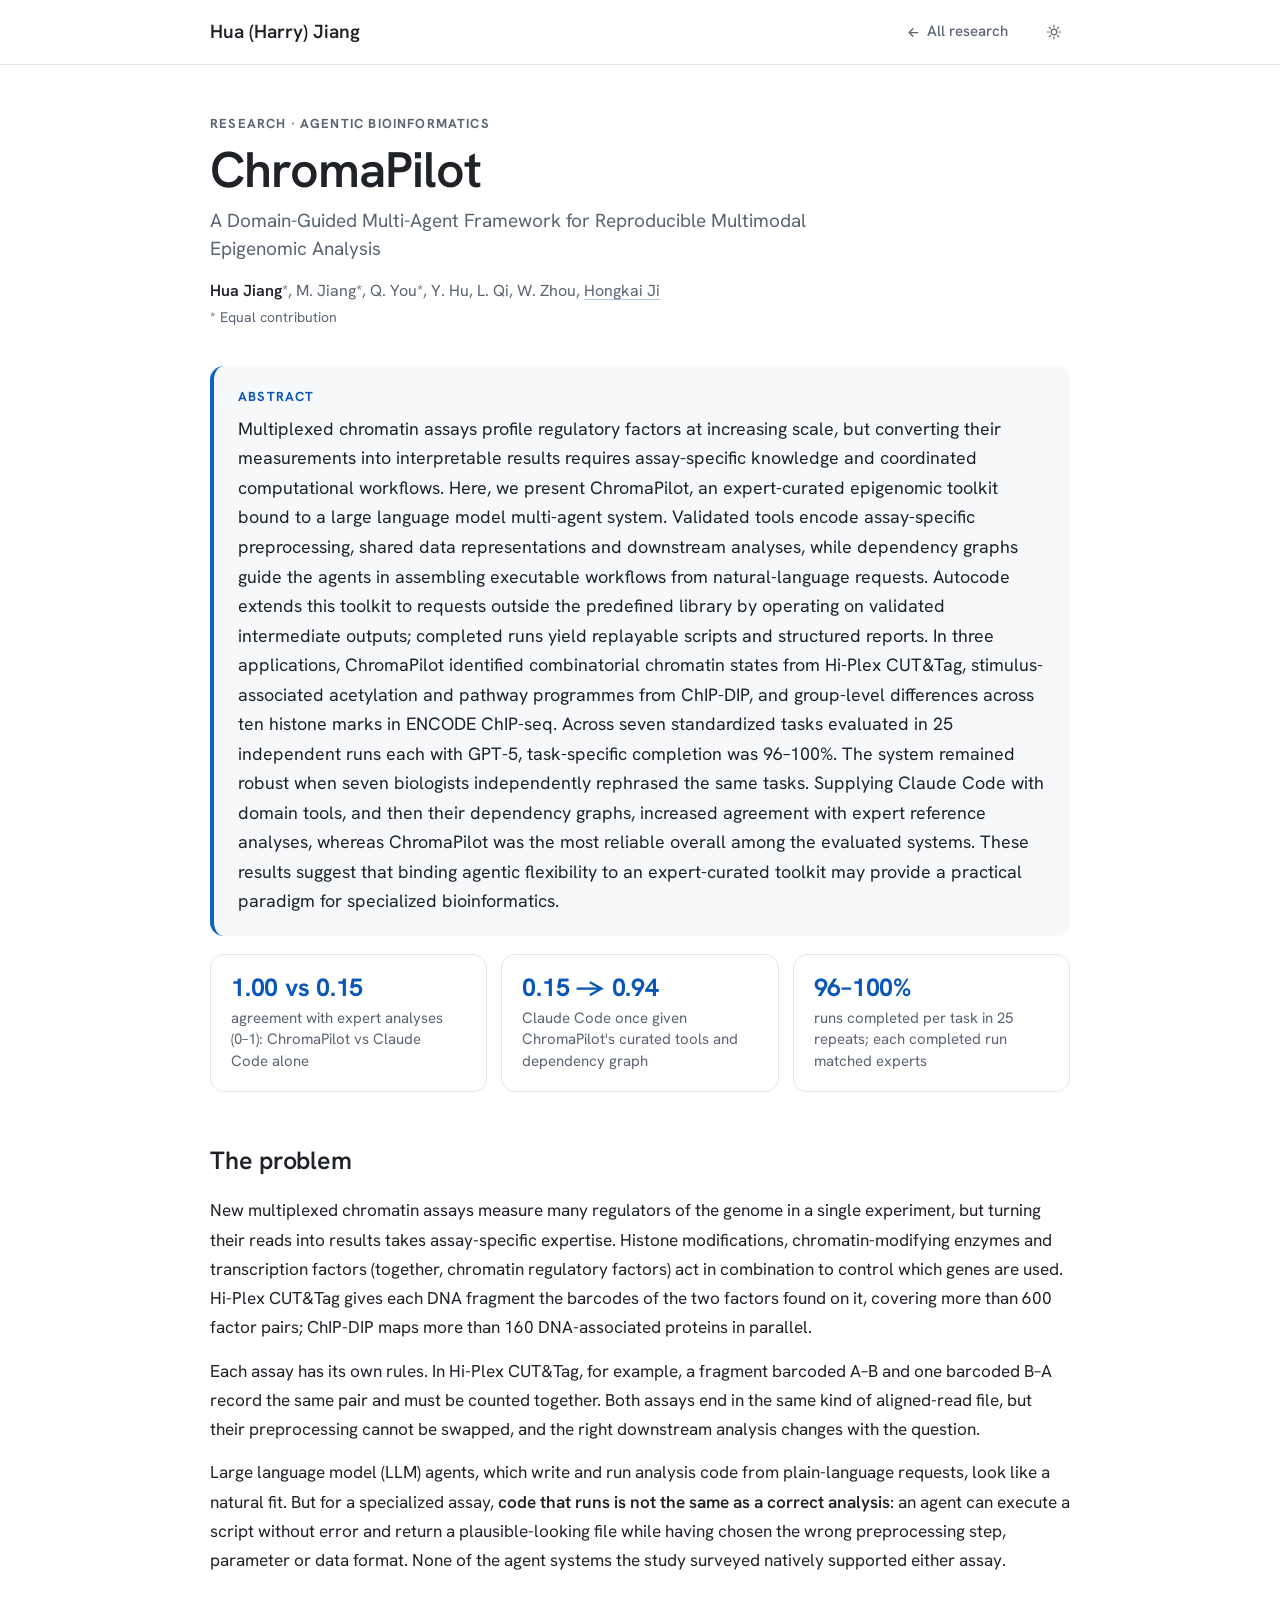
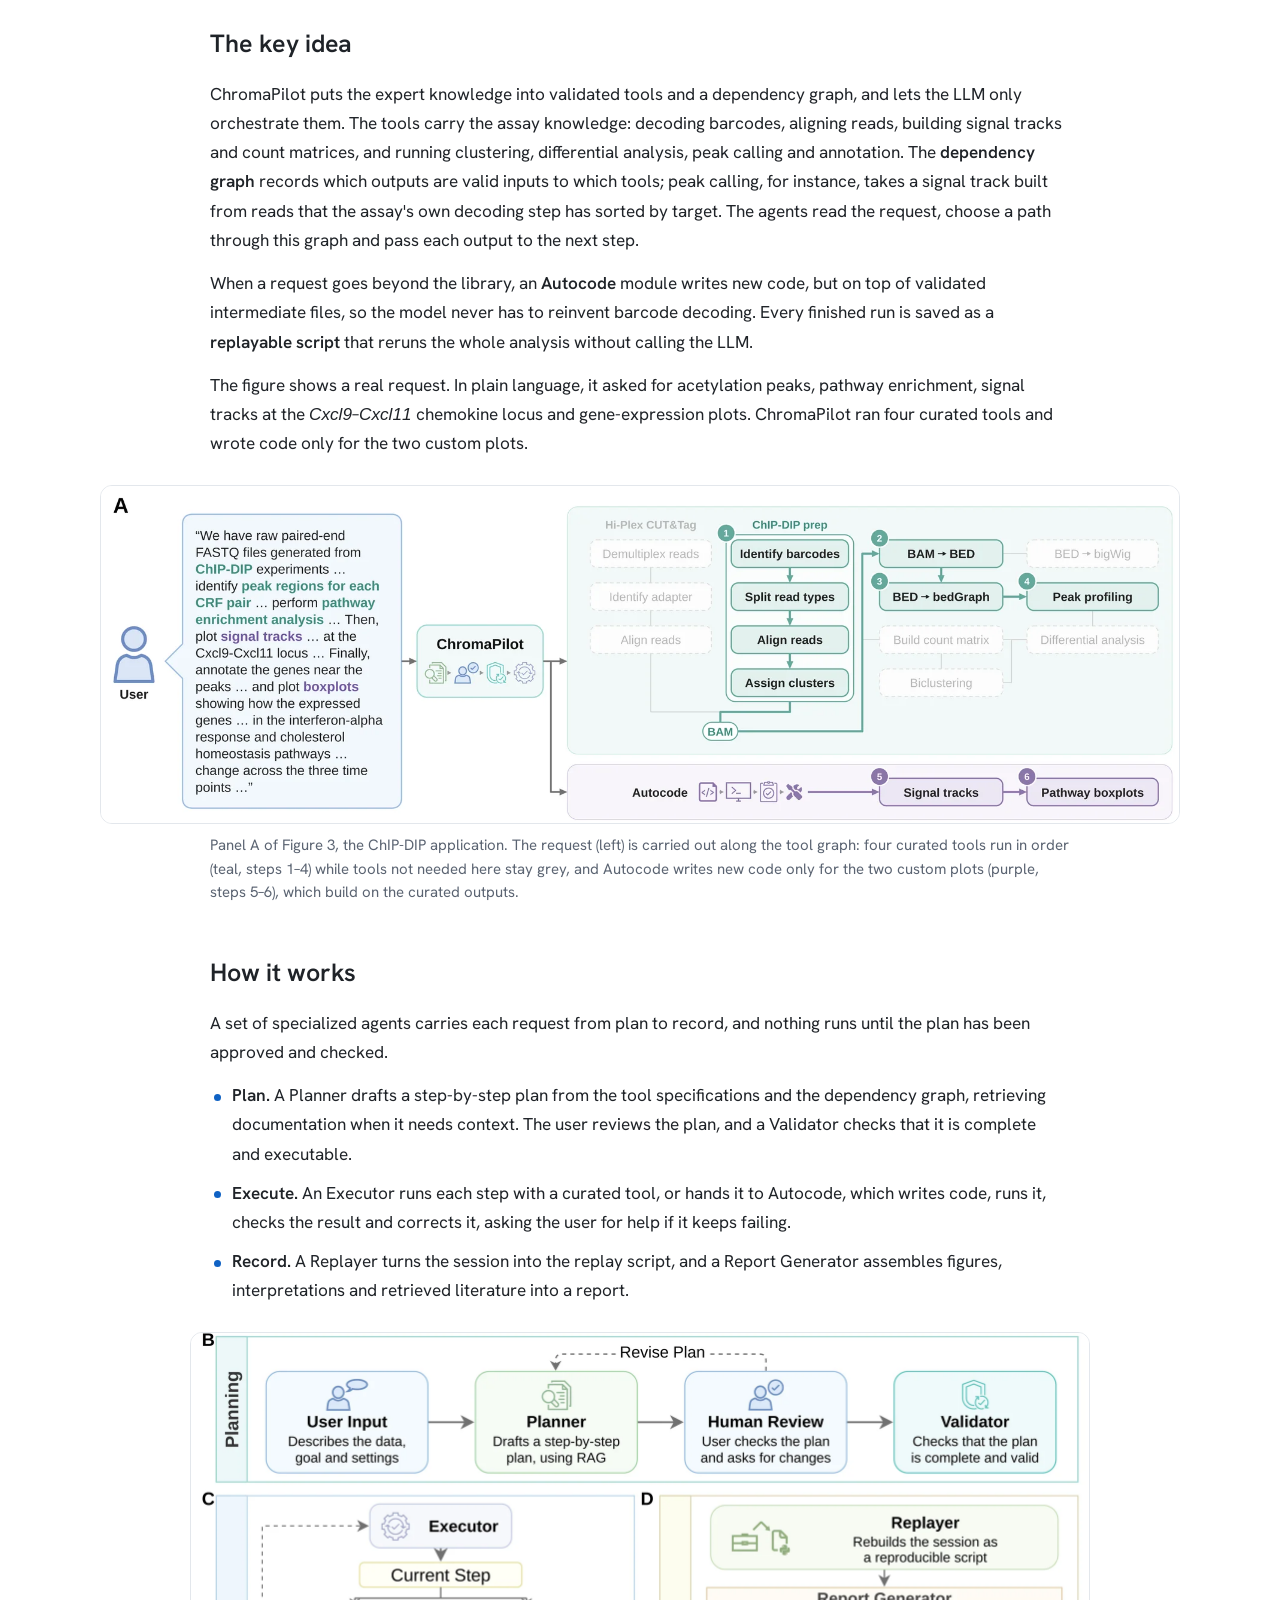
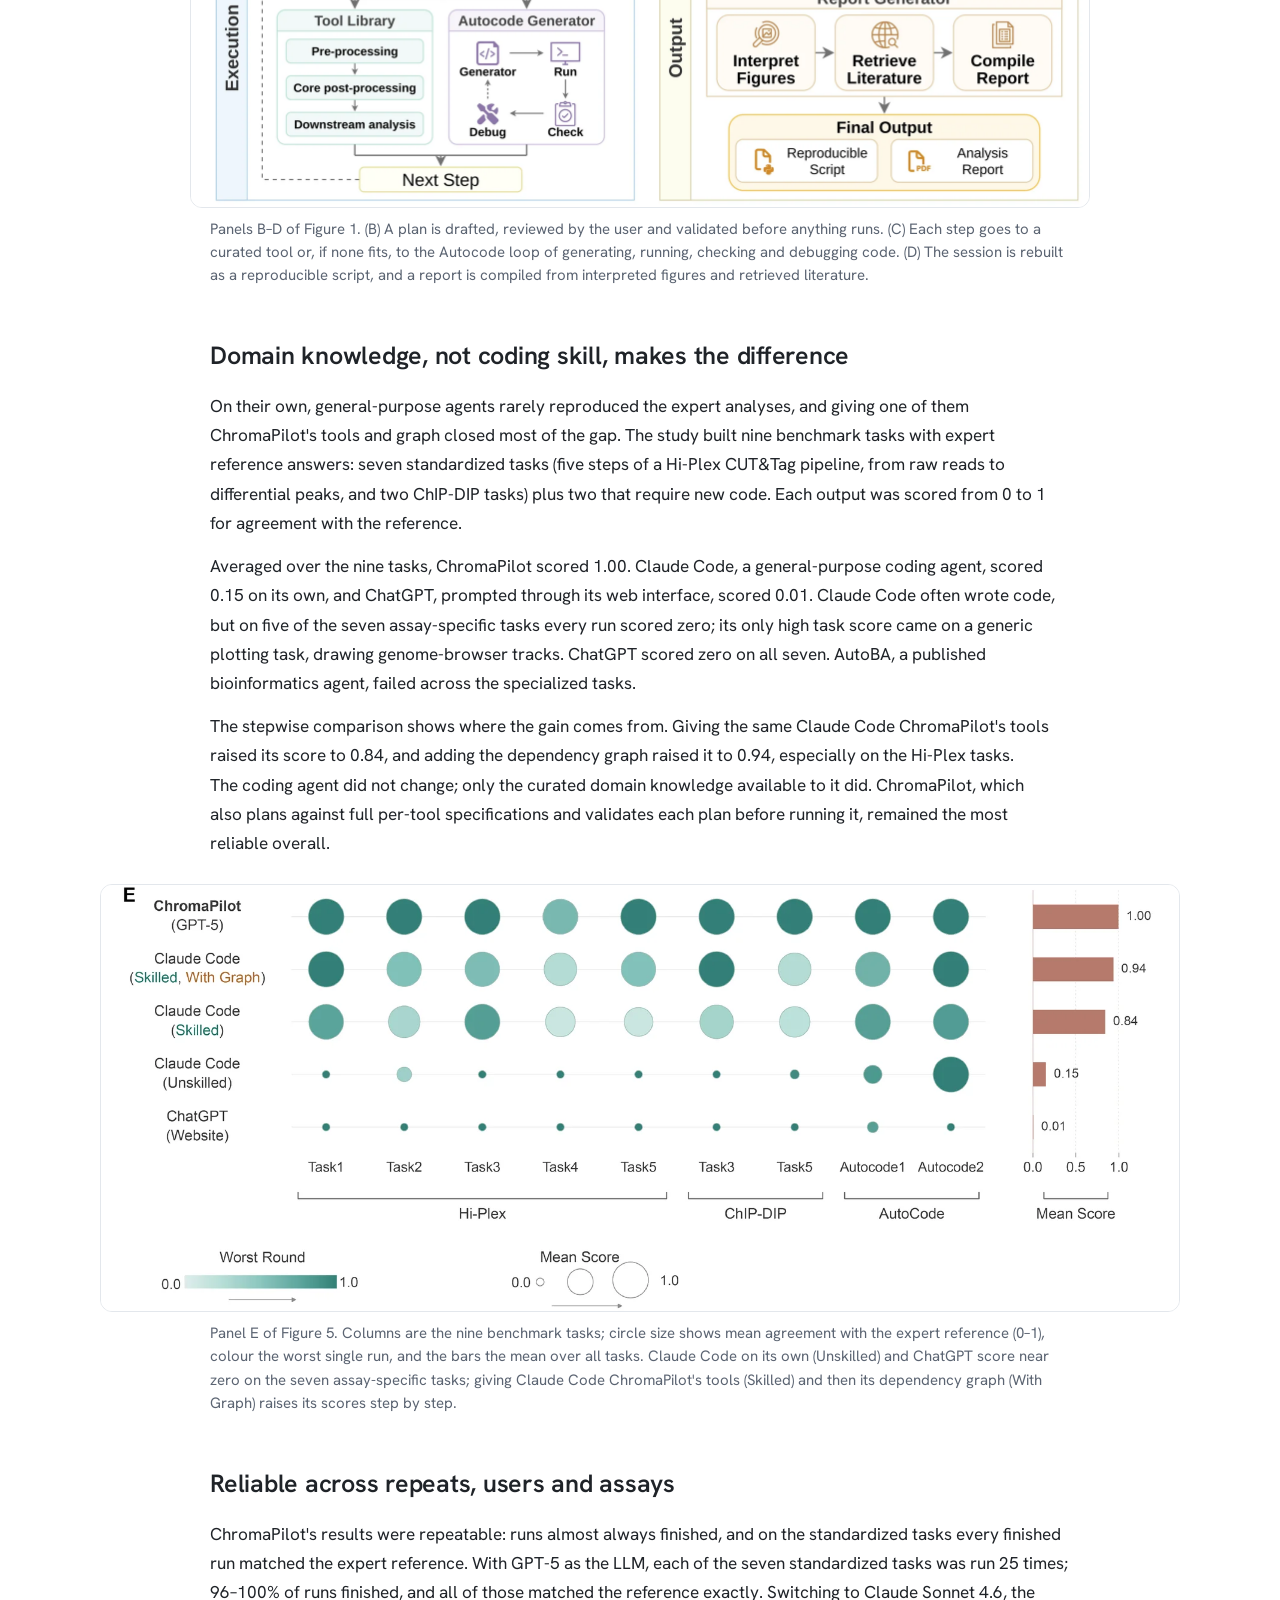
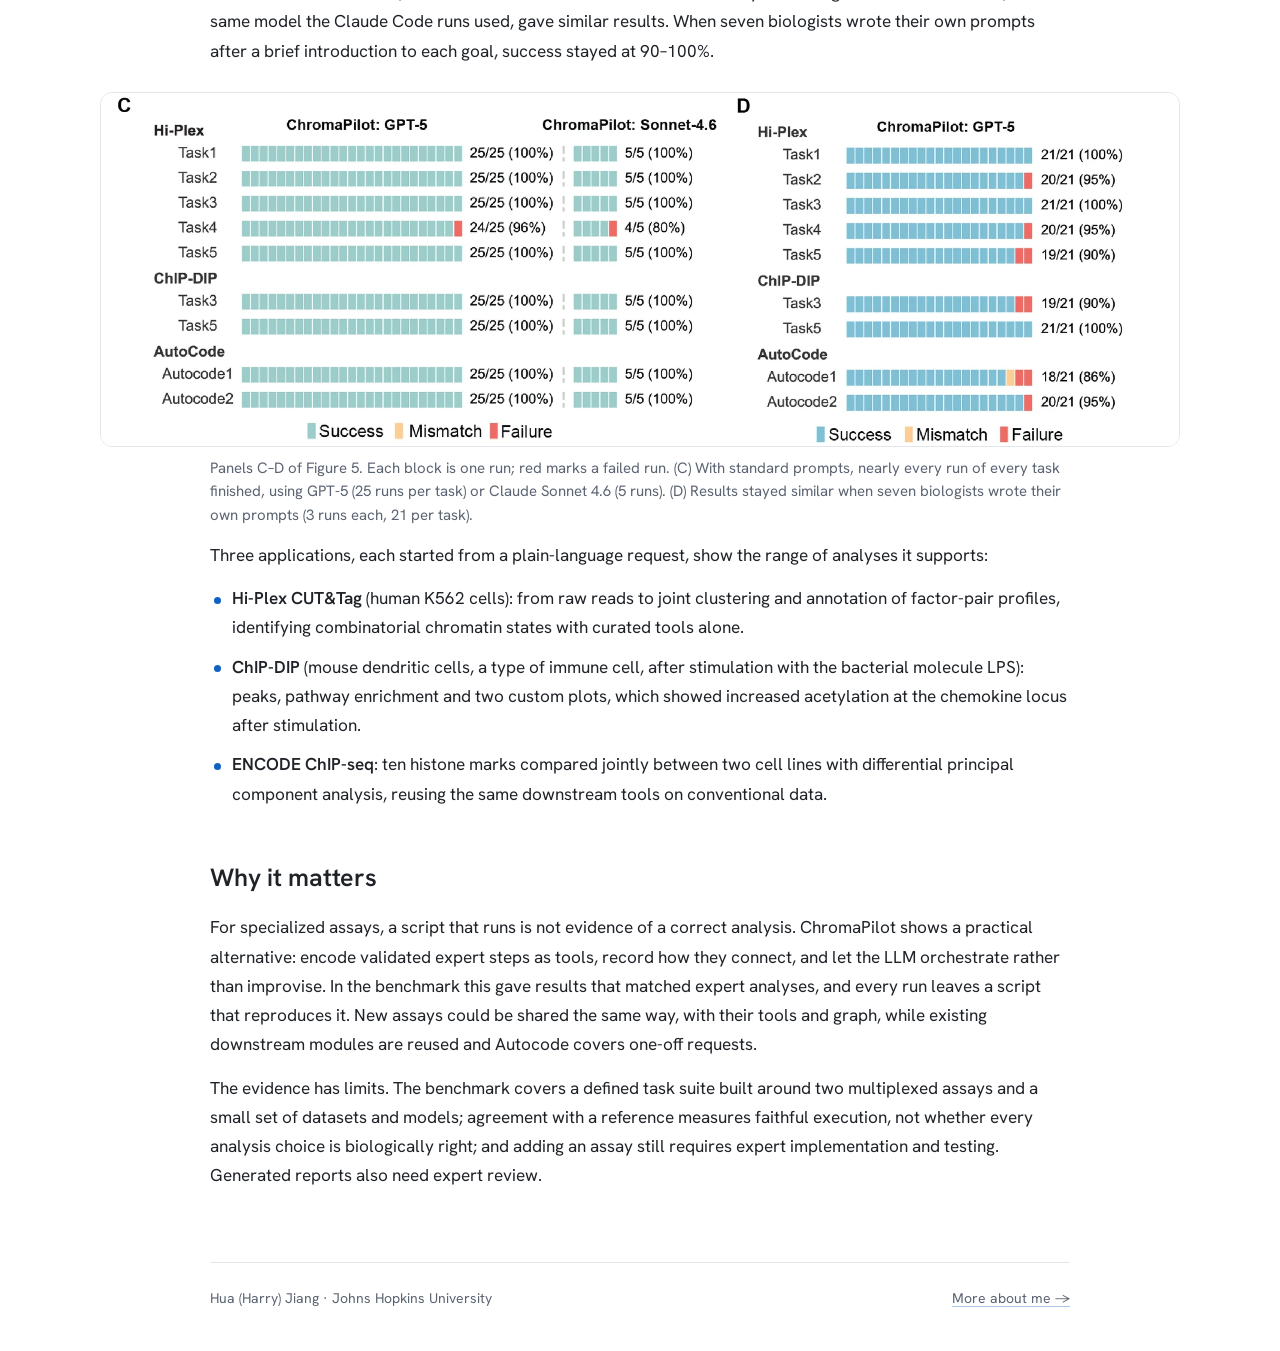
==== commit 735b9198: "Remove footer note about visit logging Co-Authored-By: Claude Opus 5.5 <noreply@anthropic.com>" ====
--- a/chromapilot/index.html
+++ b/chromapilot/index.html
@@ -78,7 +78,7 @@
 
 </main>
 
-<footer><span>Hua (Harry) Jiang · Johns Hopkins University</span><span>This site logs visits, including IP addresses, for basic statistics.</span><a href="../">More about me →</a></footer>
+<footer><span>Hua (Harry) Jiang · Johns Hopkins University</span><a href="../">More about me →</a></footer>
 
 <script>
 (function(){
